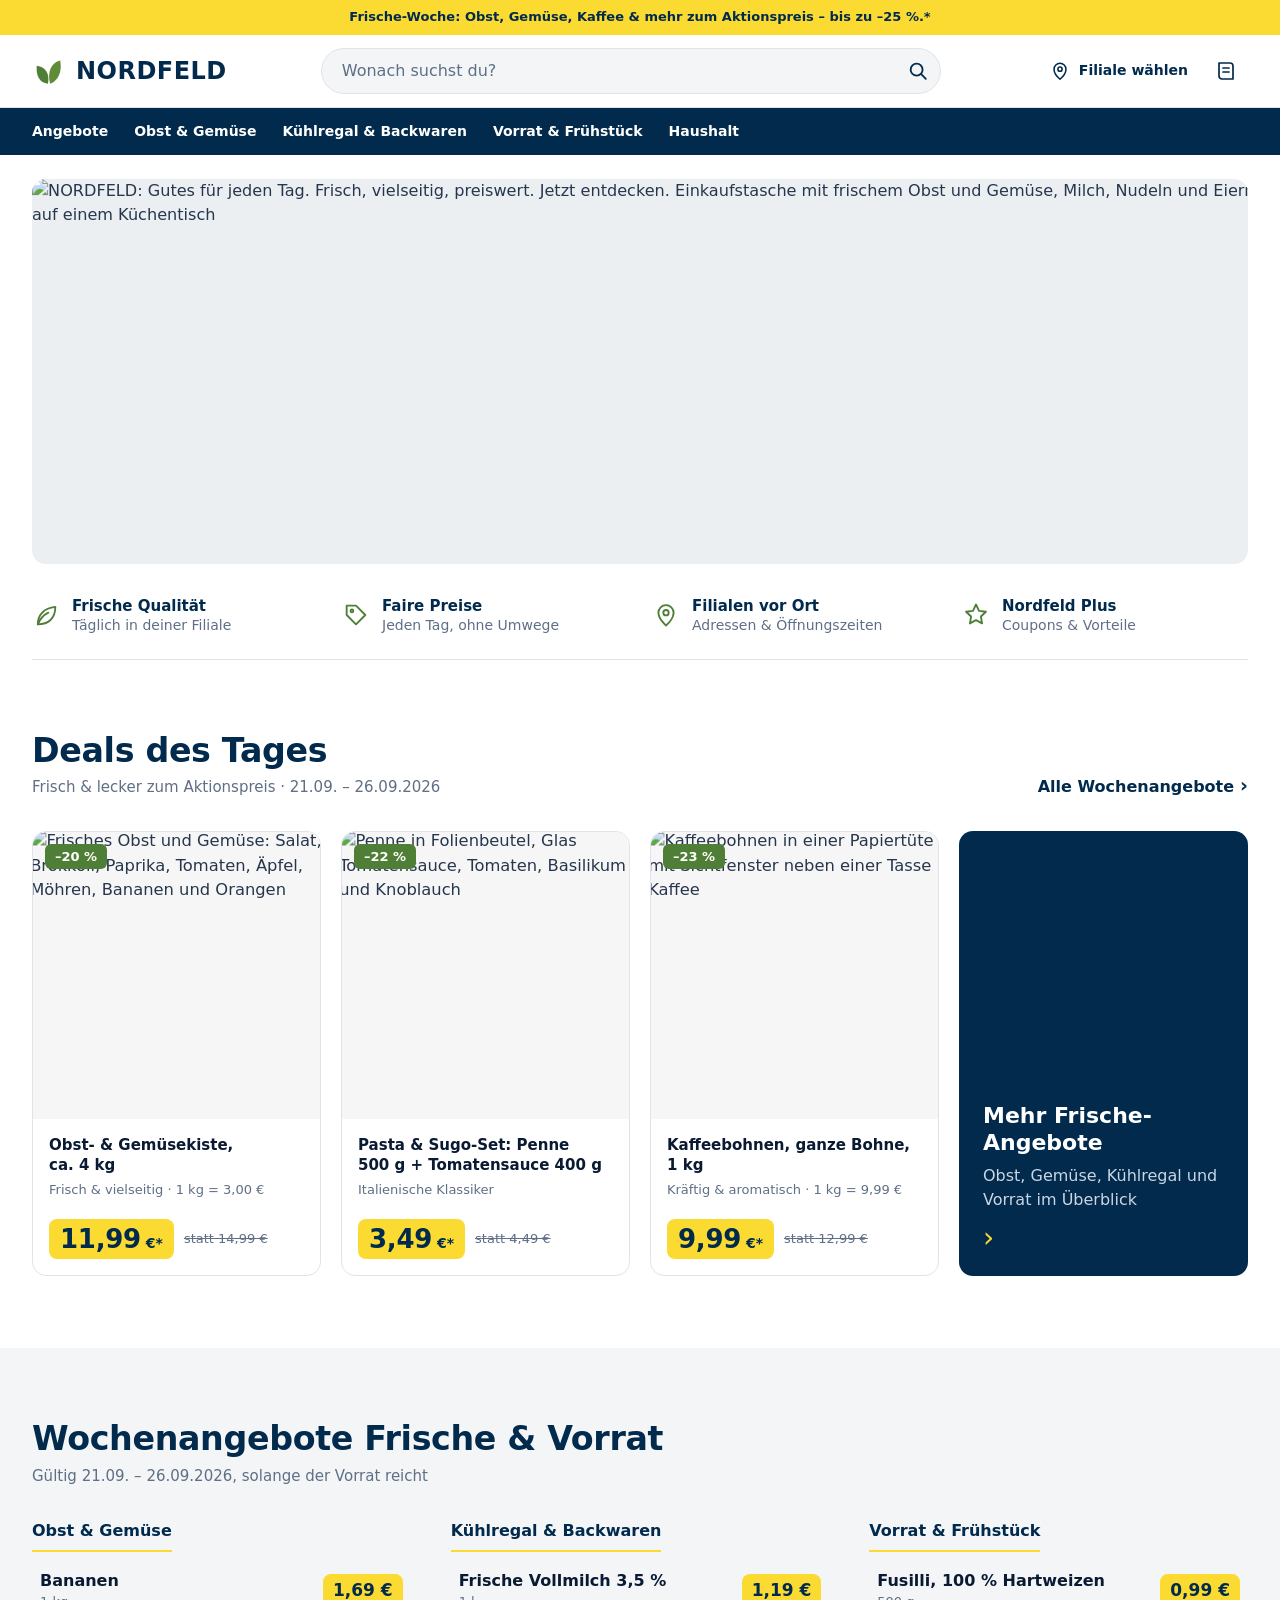
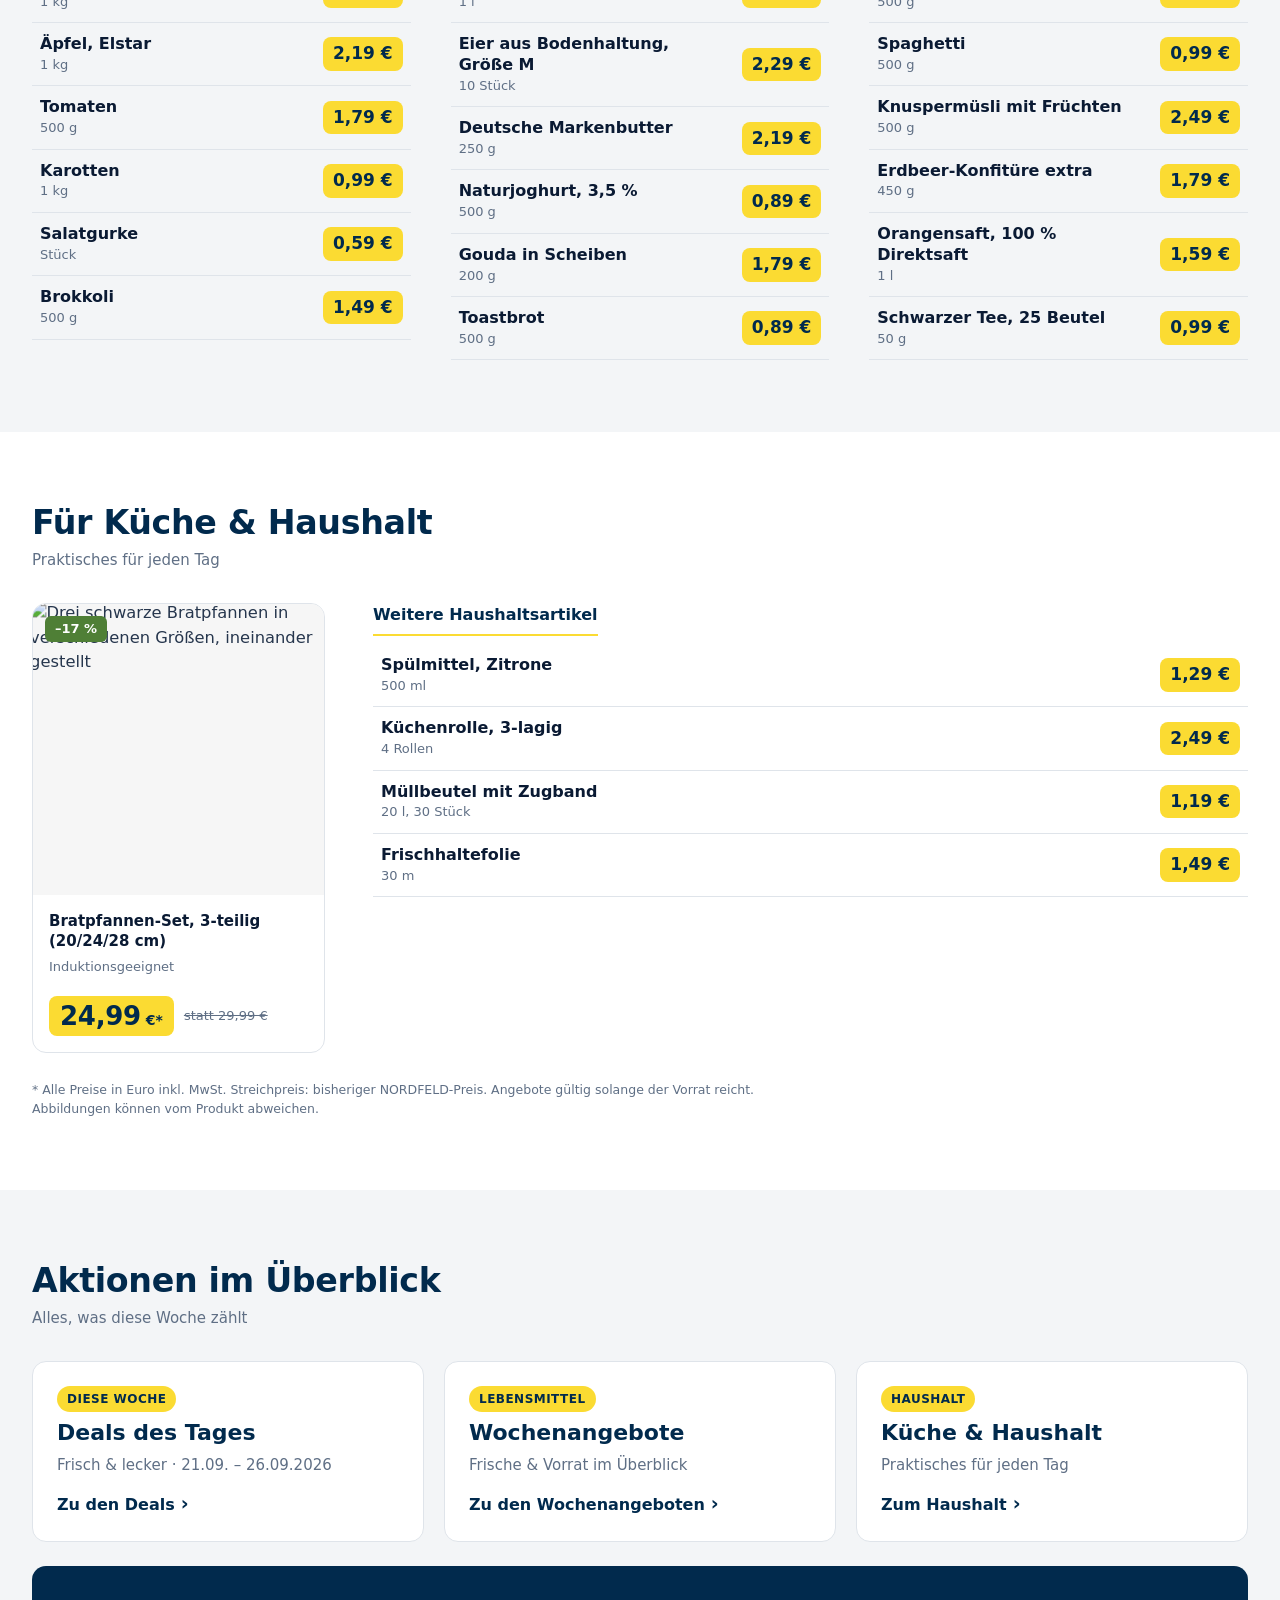
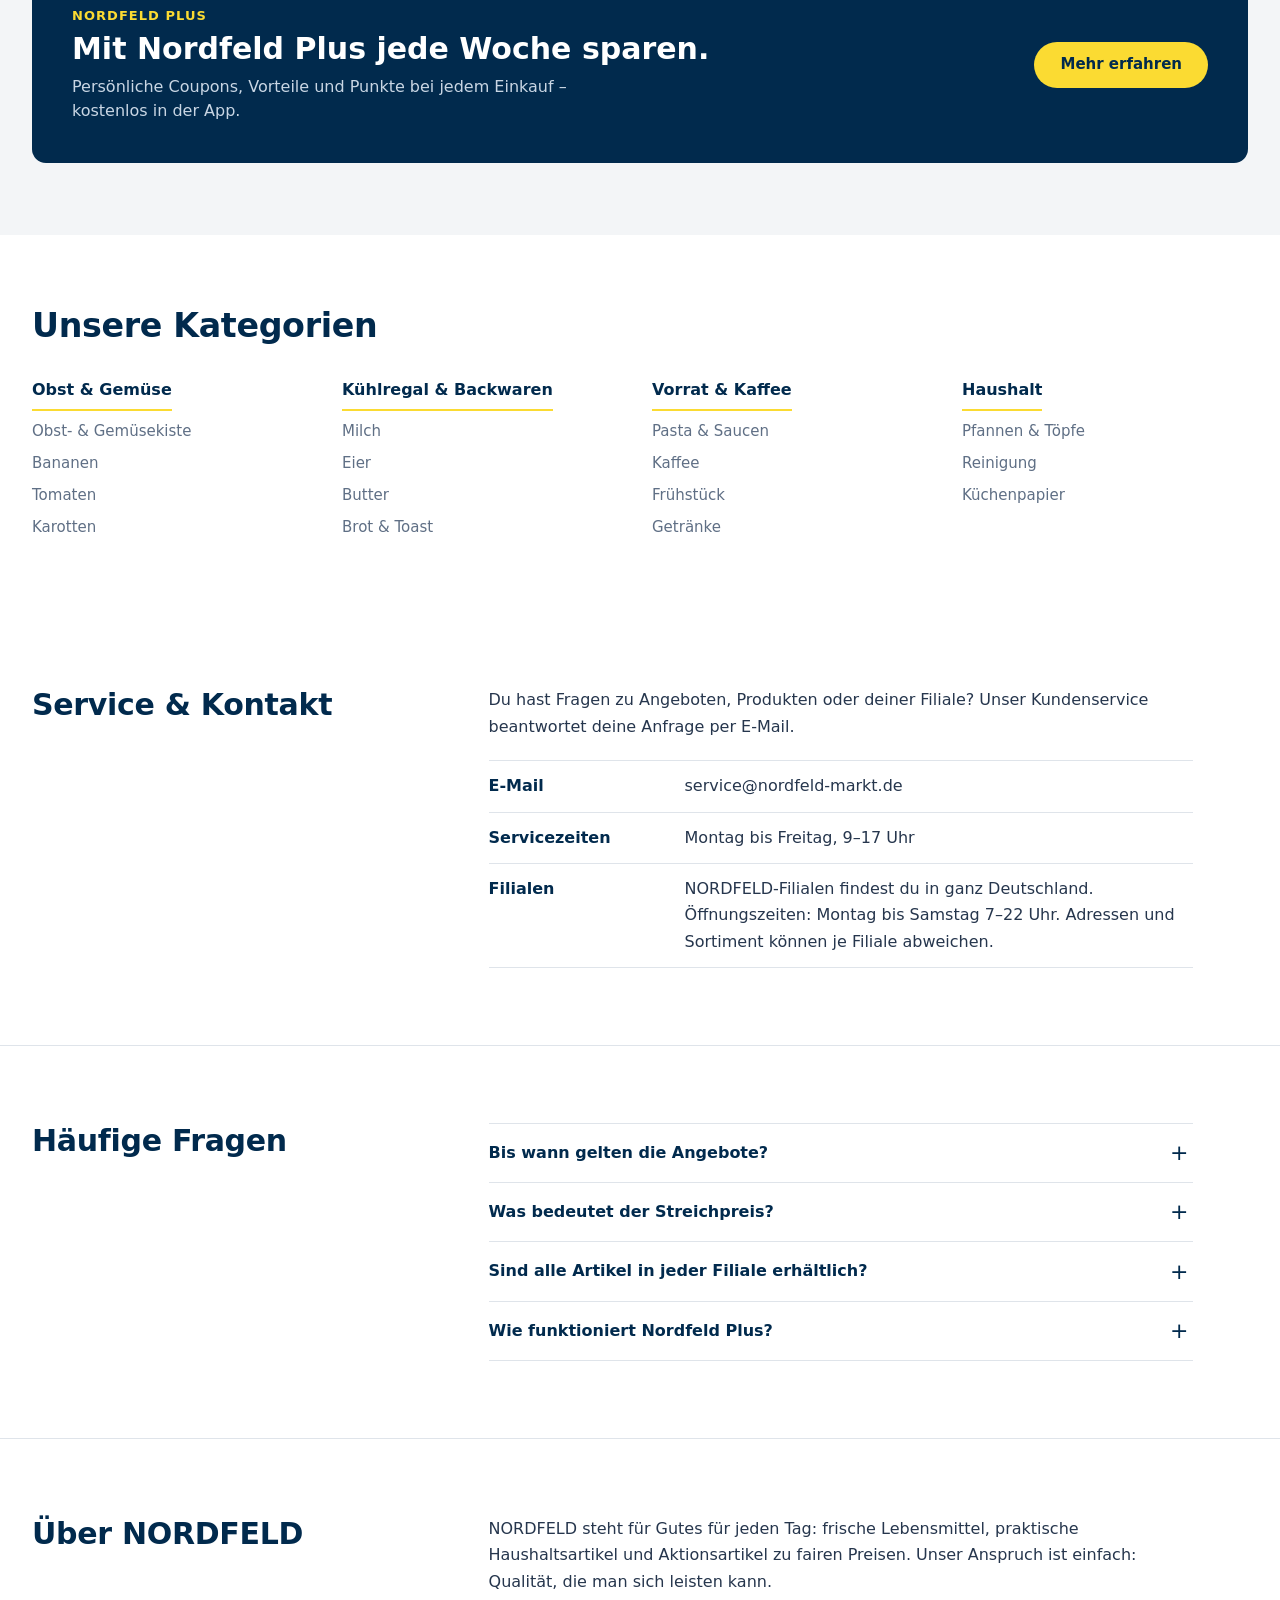
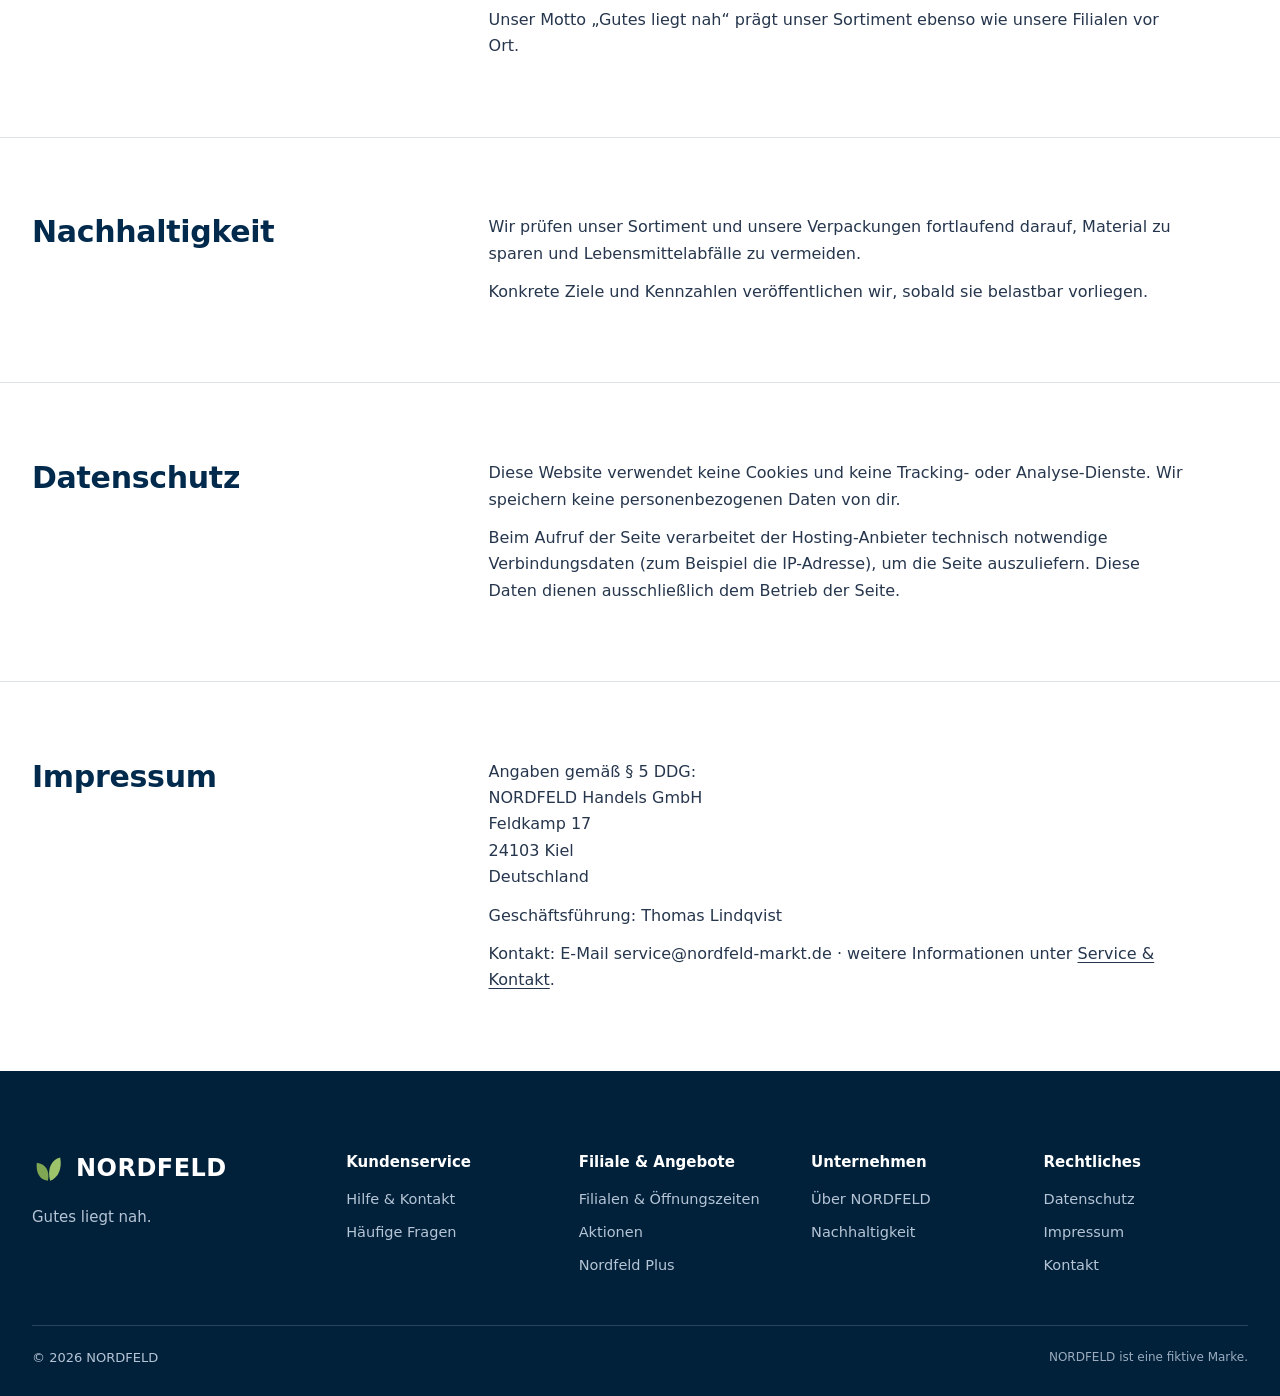
==== ki-labels/nordfeld-site/index.html @ e55d05a2 "Neue Stimuli: gemeinsamer Code, Label 2 % der Bildfläche, Timer, iframe-Modus - shared/: Bedingung (" ====
<!DOCTYPE html>
<html lang="de">
<head>
  <meta charset="utf-8">
  <meta name="viewport" content="width=device-width, initial-scale=1">
  <title>NORDFELD – Gutes für jeden Tag | Angebote der Woche</title>
  <meta name="description" content="NORDFELD: frische Lebensmittel, Vielfalt und faire Preise. Entdecke die Deals des Tages, aktuelle Wochenangebote und die Aktionsware der Woche.">
  <meta name="theme-color" content="#012a4d">
  <meta name="robots" content="noindex, nofollow">
  <link rel="icon" type="image/svg+xml" href="favicon.svg">
  <link rel="stylesheet" href="css/styles.css">
  <link rel="stylesheet" href="../shared/label.css">

  <!-- Gemeinsamer Studien-Code für alle Seiten (identisch in beiden Versionen):
       Bedingung aus ?label=1|0, Bild-Komponente mit KI-Label, 90-Sekunden-Timer.
       Synchron geladen, damit das Label im selben Frame wie das Bild erscheint. -->
  <script src="../shared/condition.js"></script>
  <script src="../shared/experimental-image.js"></script>
  <script src="../shared/session.js"></script>
</head>
<body>
  <a class="skip-link" href="#main">Zum Inhalt springen</a>

  <!-- A. INFOLEISTE -->
  <div class="topbar">
    <p>Frische-Woche: Obst, Gemüse, Kaffee &amp; mehr zum Aktionspreis – bis zu –25&nbsp;%.*</p>
  </div>

  <!-- B. HEADER -->
  <header class="site-header" id="site-header">
    <div class="site-header__inner">
      <a class="brand" href="#top" aria-label="NORDFELD – zum Seitenanfang">
        <svg class="brand__mark" viewBox="0 0 32 32" width="34" height="34" aria-hidden="true">
          <path d="M15 28C7 27 3.5 20 4.5 11c8 1 12.500 7 10.500 17z" fill="#4f7f36"/>
          <path d="M17 28c8-3 11.500-12 9.500-22-8 2-12.500 10-9.500 22z" fill="#618c37"/>
        </svg>
        <span class="brand__name">NORDFELD</span>
      </a>

      <form class="search" role="search">
        <label class="visually-hidden" for="search-input">Suche</label>
        <input class="search__input" id="search-input" type="search" placeholder="Wonach suchst du?" autocomplete="off">
        <p class="search__msg" id="search-msg" role="status" hidden></p>
        <button class="search__btn" type="submit" aria-label="Suchen">
          <svg viewBox="0 0 24 24" width="22" height="22" fill="none" stroke="currentColor" stroke-width="2" stroke-linecap="round" aria-hidden="true"><circle cx="10.500" cy="10.500" r="6.500"/><path d="m15.500 15.500 5 5"/></svg>
        </button>
      </form>

      <div class="site-header__actions">
        <a class="icon-btn icon-btn--text" href="#service">
          <svg viewBox="0 0 24 24" width="22" height="22" fill="none" stroke="currentColor" stroke-width="1.700" stroke-linecap="round" stroke-linejoin="round" aria-hidden="true"><path d="M12 21s-6.500-5.700-6.500-11a6.500 6.500 0 0 1 13 0c0 5.300-6.500 11-6.500 11z"/><circle cx="12" cy="10" r="2.300"/></svg>
          <span>Filiale wählen</span>
        </a>
        <a class="icon-btn" href="#aktionen" aria-label="Aktionen im Überblick">
          <svg viewBox="0 0 24 24" width="24" height="24" fill="none" stroke="currentColor" stroke-width="1.700" stroke-linecap="round" stroke-linejoin="round" aria-hidden="true"><path d="M5 4h11a3 3 0 0 1 3 3v13H8a3 3 0 0 1-3-3z"/><path d="M9 9h6M9 13h6"/></svg>
        </a>
      </div>
    </div>
  </header>

  <nav class="catnav" aria-label="Kategorien">
    <ul class="catnav__list">
      <li><a href="#angebote">Angebote</a></li>
      <li><a href="#kat-obst">Obst &amp; Gemüse</a></li>
      <li><a href="#kat-kuehlregal">Kühlregal &amp; Backwaren</a></li>
      <li><a href="#kat-vorrat">Vorrat &amp; Frühstück</a></li>
      <li><a href="#haushalt">Haushalt</a></li>
    </ul>
  </nav>

  <main id="main">

    <!-- C. HERO-BANNER (Text und Button sind Teil des Bildes) -->
    <section class="hero" id="top" aria-label="Aktuelles Angebot">
      <div class="container">
        <a class="banner banner--hero" href="#angebote">
          <experimental-image class="xi xi--hero">
            <img src="images/nordfeld/hero_weekly.png" width="1536" height="486"
                 alt="NORDFELD: Gutes für jeden Tag. Frisch, vielseitig, preiswert. Jetzt entdecken. Einkaufstasche mit frischem Obst und Gemüse, Milch, Nudeln und Eiern auf einem Küchentisch"
                 fetchpriority="high" decoding="async">
          </experimental-image>
        </a>
      </div>
    </section>

    <!-- D. VORTEILE -->
    <section class="usp" aria-label="Deine Vorteile">
      <div class="container">
        <ul class="usp__list">
          <li>
            <svg viewBox="0 0 24 24" width="28" height="28" fill="none" stroke="currentColor" stroke-width="1.600" stroke-linecap="round" stroke-linejoin="round" aria-hidden="true"><path d="M5 20c0-8 5-14 15-15 0 10-6 15-15 15z"/><path d="M5 20c2-5 5-8 9-10"/></svg>
            <span><strong>Frische Qualität</strong>Täglich in deiner Filiale</span>
          </li>
          <li>
            <svg viewBox="0 0 24 24" width="28" height="28" fill="none" stroke="currentColor" stroke-width="1.600" stroke-linecap="round" stroke-linejoin="round" aria-hidden="true"><path d="M20 12 12 20 4 12V4h8z"/><circle cx="8.500" cy="8.500" r="1.200"/></svg>
            <span><strong>Faire Preise</strong>Jeden Tag, ohne Umwege</span>
          </li>
          <li>
            <svg viewBox="0 0 24 24" width="28" height="28" fill="none" stroke="currentColor" stroke-width="1.600" stroke-linecap="round" stroke-linejoin="round" aria-hidden="true"><path d="M12 21s-6.500-5.700-6.500-11a6.500 6.500 0 0 1 13 0c0 5.300-6.500 11-6.500 11z"/><circle cx="12" cy="10" r="2.300"/></svg>
            <span><strong>Filialen vor Ort</strong>Adressen &amp; Öffnungszeiten</span>
          </li>
          <li>
            <svg viewBox="0 0 24 24" width="28" height="28" fill="none" stroke="currentColor" stroke-width="1.600" stroke-linecap="round" stroke-linejoin="round" aria-hidden="true"><path d="M12 3l2.600 5.400 5.900.8-4.300 4.100 1 5.900L12 16.400 6.800 19.200l1-5.900L3.500 9.200l5.900-.8z"/></svg>
            <span><strong>Nordfeld Plus</strong>Coupons &amp; Vorteile</span>
          </li>
        </ul>
      </div>
    </section>

    <!-- E. DEALS DES TAGES (Lebensmittel) -->
    <section class="section" id="angebote" aria-labelledby="deals-title">
      <div class="container">
        <div class="section-head reveal">
          <div>
            <h2 class="h2" id="deals-title">Deals des Tages</h2>
            <p class="section-head__sub">Frisch &amp; lecker zum Aktionspreis · 21.09. – 26.09.2026</p>
          </div>
          <a class="more" href="#wochenangebote">Alle Wochenangebote</a>
        </div>

        <ul class="products products--deals">
          <li>
            <article class="card" id="produkt-fresh">
              <div class="card__media">
                <experimental-image class="xi xi--product">
                  <img src="images/nordfeld/product_fresh_produce.png" width="360" height="360"
                       alt="Frisches Obst und Gemüse: Salat, Brokkoli, Paprika, Tomaten, Äpfel, Möhren, Bananen und Orangen"
                       loading="lazy" decoding="async">
                </experimental-image>
                <span class="badge">–20&nbsp;%</span>
              </div>
              <div class="card__body">
                <h3 class="card__title">Obst- &amp; Gemüsekiste, ca.&nbsp;4&nbsp;kg</h3>
                <p class="card__desc">Frisch &amp; vielseitig · 1&nbsp;kg = 3,00&nbsp;€</p>
                <div class="card__foot">
                  <span class="price">11,99<small>&nbsp;€*</small></span>
                  <span class="price-old">statt 14,99&nbsp;€</span>
                </div>
              </div>
            </article>
          </li>
          <li>
            <article class="card" id="produkt-pasta">
              <div class="card__media">
                <experimental-image class="xi xi--product">
                  <img src="images/nordfeld/product_italian_pantry.png" width="358" height="360"
                       alt="Penne in Folienbeutel, Glas Tomatensauce, Tomaten, Basilikum und Knoblauch"
                       loading="lazy" decoding="async">
                </experimental-image>
                <span class="badge">–22&nbsp;%</span>
              </div>
              <div class="card__body">
                <h3 class="card__title">Pasta &amp; Sugo-Set: Penne 500&nbsp;g + Tomatensauce 400&nbsp;g</h3>
                <p class="card__desc">Italienische Klassiker</p>
                <div class="card__foot">
                  <span class="price">3,49<small>&nbsp;€*</small></span>
                  <span class="price-old">statt 4,49&nbsp;€</span>
                </div>
              </div>
            </article>
          </li>
          <li>
            <article class="card" id="produkt-coffee">
              <div class="card__media">
                <experimental-image class="xi xi--product">
                  <img src="images/nordfeld/product_coffee.png" width="358" height="360"
                       alt="Kaffeebohnen in einer Papiertüte mit Sichtfenster neben einer Tasse Kaffee"
                       loading="lazy" decoding="async">
                </experimental-image>
                <span class="badge">–23&nbsp;%</span>
              </div>
              <div class="card__body">
                <h3 class="card__title">Kaffeebohnen, ganze Bohne, 1&nbsp;kg</h3>
                <p class="card__desc">Kräftig &amp; aromatisch · 1&nbsp;kg = 9,99&nbsp;€</p>
                <div class="card__foot">
                  <span class="price">9,99<small>&nbsp;€*</small></span>
                  <span class="price-old">statt 12,99&nbsp;€</span>
                </div>
              </div>
            </article>
          </li>
          <li>
            <a class="promo-tile" href="#wochenangebote">
              <strong>Mehr Frische-Angebote</strong>
              <span>Obst, Gemüse, Kühlregal und Vorrat im Überblick</span>
            </a>
          </li>
        </ul>
      </div>
    </section>

    <!-- F. WOCHENANGEBOTE (Preisliste Lebensmittel, ohne Bilder) -->
    <section class="section section--grey" id="wochenangebote" aria-labelledby="week-title">
      <div class="container">
        <div class="section-head reveal">
          <div>
            <h2 class="h2" id="week-title">Wochenangebote Frische &amp; Vorrat</h2>
            <p class="section-head__sub">Gültig 21.09. – 26.09.2026, solange der Vorrat reicht</p>
          </div>
        </div>

        <div class="pricegrid">
          <div class="pricegroup reveal" id="kat-obst">
            <h3 class="h4">Obst &amp; Gemüse</h3>
            <ul class="pricelist">
              <li id="angebot-bananen">
                <span class="pl__name">Bananen</span>
                <span class="pl__unit">1&nbsp;kg</span>
                <span class="pl__price">1,69&nbsp;€</span>
              </li>
              <li id="angebot-aepfel">
                <span class="pl__name">Äpfel, Elstar</span>
                <span class="pl__unit">1&nbsp;kg</span>
                <span class="pl__price">2,19&nbsp;€</span>
              </li>
              <li id="angebot-tomaten">
                <span class="pl__name">Tomaten</span>
                <span class="pl__unit">500&nbsp;g</span>
                <span class="pl__price">1,79&nbsp;€</span>
              </li>
              <li id="angebot-karotten">
                <span class="pl__name">Karotten</span>
                <span class="pl__unit">1&nbsp;kg</span>
                <span class="pl__price">0,99&nbsp;€</span>
              </li>
              <li id="angebot-gurke">
                <span class="pl__name">Salatgurke</span>
                <span class="pl__unit">Stück</span>
                <span class="pl__price">0,59&nbsp;€</span>
              </li>
              <li id="angebot-brokkoli">
                <span class="pl__name">Brokkoli</span>
                <span class="pl__unit">500&nbsp;g</span>
                <span class="pl__price">1,49&nbsp;€</span>
              </li>
            </ul>
          </div>
          <div class="pricegroup reveal" id="kat-kuehlregal">
            <h3 class="h4">Kühlregal &amp; Backwaren</h3>
            <ul class="pricelist">
              <li id="angebot-milch">
                <span class="pl__name">Frische Vollmilch 3,5&nbsp;%</span>
                <span class="pl__unit">1&nbsp;l</span>
                <span class="pl__price">1,19&nbsp;€</span>
              </li>
              <li id="angebot-eier">
                <span class="pl__name">Eier aus Bodenhaltung, Größe M</span>
                <span class="pl__unit">10&nbsp;Stück</span>
                <span class="pl__price">2,29&nbsp;€</span>
              </li>
              <li id="angebot-butter">
                <span class="pl__name">Deutsche Markenbutter</span>
                <span class="pl__unit">250&nbsp;g</span>
                <span class="pl__price">2,19&nbsp;€</span>
              </li>
              <li id="angebot-joghurt">
                <span class="pl__name">Naturjoghurt, 3,5&nbsp;%</span>
                <span class="pl__unit">500&nbsp;g</span>
                <span class="pl__price">0,89&nbsp;€</span>
              </li>
              <li id="angebot-kaese">
                <span class="pl__name">Gouda in Scheiben</span>
                <span class="pl__unit">200&nbsp;g</span>
                <span class="pl__price">1,79&nbsp;€</span>
              </li>
              <li id="angebot-brot">
                <span class="pl__name">Toastbrot</span>
                <span class="pl__unit">500&nbsp;g</span>
                <span class="pl__price">0,89&nbsp;€</span>
              </li>
            </ul>
          </div>
          <div class="pricegroup reveal" id="kat-vorrat">
            <h3 class="h4">Vorrat &amp; Frühstück</h3>
            <ul class="pricelist">
              <li id="angebot-fusilli">
                <span class="pl__name">Fusilli, 100&nbsp;% Hartweizen</span>
                <span class="pl__unit">500&nbsp;g</span>
                <span class="pl__price">0,99&nbsp;€</span>
              </li>
              <li id="angebot-spaghetti">
                <span class="pl__name">Spaghetti</span>
                <span class="pl__unit">500&nbsp;g</span>
                <span class="pl__price">0,99&nbsp;€</span>
              </li>
              <li id="angebot-muesli">
                <span class="pl__name">Knuspermüsli mit Früchten</span>
                <span class="pl__unit">500&nbsp;g</span>
                <span class="pl__price">2,49&nbsp;€</span>
              </li>
              <li id="angebot-konfituere">
                <span class="pl__name">Erdbeer-Konfitüre extra</span>
                <span class="pl__unit">450&nbsp;g</span>
                <span class="pl__price">1,79&nbsp;€</span>
              </li>
              <li id="angebot-saft">
                <span class="pl__name">Orangensaft, 100&nbsp;% Direktsaft</span>
                <span class="pl__unit">1&nbsp;l</span>
                <span class="pl__price">1,59&nbsp;€</span>
              </li>
              <li id="angebot-tee">
                <span class="pl__name">Schwarzer Tee, 25 Beutel</span>
                <span class="pl__unit">50&nbsp;g</span>
                <span class="pl__price">0,99&nbsp;€</span>
              </li>
            </ul>
          </div>
        </div>
      </div>
    </section>

    <!-- G. HAUSHALT (kleine Non-Food-Ergänzung) -->
    <section class="section" id="haushalt" aria-labelledby="home-title">
      <div class="container">
        <div class="section-head reveal">
          <div>
            <h2 class="h2" id="home-title">Für Küche &amp; Haushalt</h2>
            <p class="section-head__sub">Praktisches für jeden Tag</p>
          </div>
        </div>

        <div class="haushalt">
          <ul class="products products--single">
          <li>
            <article class="card" id="produkt-pans">
              <div class="card__media">
                <experimental-image class="xi xi--product">
                  <img src="images/nordfeld/product_frying_pans.png" width="358" height="360"
                       alt="Drei schwarze Bratpfannen in verschiedenen Größen, ineinander gestellt"
                       loading="lazy" decoding="async">
                </experimental-image>
                <span class="badge">–17&nbsp;%</span>
              </div>
              <div class="card__body">
                <h3 class="card__title">Bratpfannen-Set, 3-teilig (20/24/28&nbsp;cm)</h3>
                <p class="card__desc">Induktionsgeeignet</p>
                <div class="card__foot">
                  <span class="price">24,99<small>&nbsp;€*</small></span>
                  <span class="price-old">statt 29,99&nbsp;€</span>
                </div>
              </div>
            </article>
          </li>
          </ul>
          <div class="pricegroup reveal" id="kat-haushalt">
            <h3 class="h4">Weitere Haushaltsartikel</h3>
            <ul class="pricelist">
              <li id="haushalt-spuelmittel">
                <span class="pl__name">Spülmittel, Zitrone</span>
                <span class="pl__unit">500&nbsp;ml</span>
                <span class="pl__price">1,29&nbsp;€</span>
              </li>
              <li id="haushalt-kuechenrolle">
                <span class="pl__name">Küchenrolle, 3-lagig</span>
                <span class="pl__unit">4&nbsp;Rollen</span>
                <span class="pl__price">2,49&nbsp;€</span>
              </li>
              <li id="haushalt-muellbeutel">
                <span class="pl__name">Müllbeutel mit Zugband</span>
                <span class="pl__unit">20&nbsp;l, 30&nbsp;Stück</span>
                <span class="pl__price">1,19&nbsp;€</span>
              </li>
              <li id="haushalt-folie">
                <span class="pl__name">Frischhaltefolie</span>
                <span class="pl__unit">30&nbsp;m</span>
                <span class="pl__price">1,49&nbsp;€</span>
              </li>
            </ul>
          </div>
        </div>

        <p class="fineprint">* Alle Preise in Euro inkl. MwSt. Streichpreis: bisheriger NORDFELD-Preis. Angebote gültig solange der Vorrat reicht. Abbildungen können vom Produkt abweichen.</p>
      </div>
    </section>

    <!-- H. AKTIONEN + NORDFELD PLUS -->
    <section class="section section--grey" id="aktionen" aria-labelledby="flyer-title">
      <div class="container">
        <div class="section-head reveal">
          <div>
            <h2 class="h2" id="flyer-title">Aktionen im Überblick</h2>
            <p class="section-head__sub">Alles, was diese Woche zählt</p>
          </div>
        </div>

        <ul class="flyers">
          <li class="flyer reveal">
            <span class="flyer__tag">Diese Woche</span>
            <h3 class="h3">Deals des Tages</h3>
            <p class="flyer__date">Frisch &amp; lecker · 21.09. – 26.09.2026</p>
            <a class="more" href="#angebote">Zu den Deals</a>
          </li>
          <li class="flyer reveal">
            <span class="flyer__tag">Lebensmittel</span>
            <h3 class="h3">Wochenangebote</h3>
            <p class="flyer__date">Frische &amp; Vorrat im Überblick</p>
            <a class="more" href="#wochenangebote">Zu den Wochenangeboten</a>
          </li>
          <li class="flyer reveal">
            <span class="flyer__tag">Haushalt</span>
            <h3 class="h3">Küche &amp; Haushalt</h3>
            <p class="flyer__date">Praktisches für jeden Tag</p>
            <a class="more" href="#haushalt">Zum Haushalt</a>
          </li>
        </ul>

        <div class="plus reveal" id="plus">
          <div>
            <p class="plus__eyebrow">Nordfeld Plus</p>
            <h3 class="plus__title">Mit Nordfeld Plus jede Woche sparen.</h3>
            <p class="plus__text">Persönliche Coupons, Vorteile und Punkte bei jedem Einkauf – kostenlos in der App.</p>
          </div>
          <a class="btn btn--yellow" href="#angebote">Mehr erfahren</a>
        </div>
      </div>
    </section>

    <!-- I. KATEGORIEN -->
    <section class="section" id="kategorien" aria-labelledby="cats-title">
      <div class="container">
        <div class="section-head reveal">
          <h2 class="h2" id="cats-title">Unsere Kategorien</h2>
        </div>

        <div class="catlinks">
          <div class="catlinks__col reveal">
            <h3 class="h4">Obst &amp; Gemüse</h3>
            <ul>
              <li><a href="#produkt-fresh">Obst- &amp; Gemüsekiste</a></li>
              <li><a href="#angebot-bananen">Bananen</a></li>
              <li><a href="#angebot-tomaten">Tomaten</a></li>
              <li><a href="#angebot-karotten">Karotten</a></li>
            </ul>
          </div>
          <div class="catlinks__col reveal">
            <h3 class="h4">Kühlregal &amp; Backwaren</h3>
            <ul>
              <li><a href="#angebot-milch">Milch</a></li>
              <li><a href="#angebot-eier">Eier</a></li>
              <li><a href="#angebot-butter">Butter</a></li>
              <li><a href="#angebot-brot">Brot &amp; Toast</a></li>
            </ul>
          </div>
          <div class="catlinks__col reveal">
            <h3 class="h4">Vorrat &amp; Kaffee</h3>
            <ul>
              <li><a href="#produkt-pasta">Pasta &amp; Saucen</a></li>
              <li><a href="#produkt-coffee">Kaffee</a></li>
              <li><a href="#angebot-muesli">Frühstück</a></li>
              <li><a href="#angebot-saft">Getränke</a></li>
            </ul>
          </div>
          <div class="catlinks__col reveal">
            <h3 class="h4">Haushalt</h3>
            <ul>
              <li><a href="#produkt-pans">Pfannen &amp; Töpfe</a></li>
              <li><a href="#haushalt-spuelmittel">Reinigung</a></li>
              <li><a href="#haushalt-kuechenrolle">Küchenpapier</a></li>
            </ul>
          </div>
        </div>
      </div>
    </section>

    <!-- INFO-BEREICH (Service, Fragen, Unternehmen, Rechtliches) -->
    <div class="info-area">
    <section class="info-block" id="service" aria-labelledby="service-title">
      <div class="container info-block__grid">
        <h2 class="info-block__title" id="service-title">Service &amp; Kontakt</h2>
        <div class="info-block__body">
          <p>Du hast Fragen zu Angeboten, Produkten oder deiner Filiale? Unser Kundenservice beantwortet deine Anfrage per E-Mail.</p>
          <dl class="info-list">
            <div><dt>E-Mail</dt><dd>service@nordfeld-markt.de</dd></div>
            <div><dt>Servicezeiten</dt><dd>Montag bis Freitag, 9–17 Uhr</dd></div>
            <div><dt>Filialen</dt><dd>NORDFELD-Filialen findest du in ganz Deutschland. Öffnungszeiten: Montag bis Samstag 7–22 Uhr. Adressen und Sortiment können je Filiale abweichen.</dd></div>
          </dl>
        </div>
      </div>
    </section>

    <section class="info-block" id="faq" aria-labelledby="faq-title">
      <div class="container info-block__grid">
        <h2 class="info-block__title" id="faq-title">Häufige Fragen</h2>
        <div class="info-block__body">
          <div class="faq">
            <details>
              <summary>Bis wann gelten die Angebote?</summary>
              <p>Die Deals des Tages gelten vom 21.09. bis 26.09.2026, solange der Vorrat reicht.</p>
            </details>
            <details>
              <summary>Was bedeutet der Streichpreis?</summary>
              <p>Der Streichpreis ist der bisherige NORDFELD-Preis des Artikels. Alle Preise verstehen sich in Euro inklusive Mehrwertsteuer.</p>
            </details>
            <details>
              <summary>Sind alle Artikel in jeder Filiale erhältlich?</summary>
              <p>Das Sortiment kann je Filiale abweichen. Aktionsartikel sind nur solange der Vorrat reicht verfügbar.</p>
            </details>
            <details>
              <summary>Wie funktioniert Nordfeld Plus?</summary>
              <p>Mit Nordfeld Plus sammelst du in der App Punkte und erhältst persönliche Coupons für deinen nächsten Einkauf.</p>
            </details>
          </div>
        </div>
      </div>
    </section>

    <section class="info-block" id="ueber-uns" aria-labelledby="ueber-uns-title">
      <div class="container info-block__grid">
        <h2 class="info-block__title" id="ueber-uns-title">Über NORDFELD</h2>
        <div class="info-block__body">
          <p>NORDFELD steht für Gutes für jeden Tag: frische Lebensmittel, praktische Haushaltsartikel und Aktionsartikel zu fairen Preisen. Unser Anspruch ist einfach: Qualität, die man sich leisten kann.</p>
          <p>Unser Motto „Gutes liegt nah“ prägt unser Sortiment ebenso wie unsere Filialen vor Ort.</p>
        </div>
      </div>
    </section>

    <section class="info-block" id="nachhaltigkeit" aria-labelledby="nachhaltigkeit-title">
      <div class="container info-block__grid">
        <h2 class="info-block__title" id="nachhaltigkeit-title">Nachhaltigkeit</h2>
        <div class="info-block__body">
          <p>Wir prüfen unser Sortiment und unsere Verpackungen fortlaufend darauf, Material zu sparen und Lebensmittelabfälle zu vermeiden.</p>
          <p>Konkrete Ziele und Kennzahlen veröffentlichen wir, sobald sie belastbar vorliegen.</p>
        </div>
      </div>
    </section>

    <section class="info-block" id="datenschutz" aria-labelledby="datenschutz-title">
      <div class="container info-block__grid">
        <h2 class="info-block__title" id="datenschutz-title">Datenschutz</h2>
        <div class="info-block__body">
          <p>Diese Website verwendet keine Cookies und keine Tracking- oder Analyse-Dienste. Wir speichern keine personenbezogenen Daten von dir.</p>
          <p>Beim Aufruf der Seite verarbeitet der Hosting-Anbieter technisch notwendige Verbindungsdaten (zum Beispiel die IP-Adresse), um die Seite auszuliefern. Diese Daten dienen ausschließlich dem Betrieb der Seite.</p>
        </div>
      </div>
    </section>

    <section class="info-block" id="impressum" aria-labelledby="impressum-title">
      <div class="container info-block__grid">
        <h2 class="info-block__title" id="impressum-title">Impressum</h2>
        <div class="info-block__body">
          <p>Angaben gemäß § 5 DDG:<br>NORDFELD Handels GmbH<br>Feldkamp 17<br>24103 Kiel<br>Deutschland</p>
          <p>Geschäftsführung: Thomas Lindqvist</p>
          <p>Kontakt: E-Mail service@nordfeld-markt.de · weitere Informationen unter <a href="#service">Service &amp; Kontakt</a>.</p>
        </div>
      </div>
    </section>
    </div>
  </main>

  <!-- J. FOOTER -->
  <footer class="site-footer">
    <div class="container">
      <div class="footer__grid">
        <div class="footer__brand">
          <a class="brand brand--footer" href="#top" aria-label="NORDFELD – zum Seitenanfang">
            <svg class="brand__mark" viewBox="0 0 32 32" width="34" height="34" aria-hidden="true">
              <path d="M15 28C7 27 3.500 20 4.500 11c8 1 12.500 7 10.500 17z" fill="#7fa653"/>
              <path d="M17 28c8-3 11.500-12 9.500-22-8 2-12.500 10-9.500 22z" fill="#9dc46a"/>
            </svg>
            <span class="brand__name">NORDFELD</span>
          </a>
          <p class="footer__claim">Gutes liegt nah.</p>
        </div>

        <nav class="footer__col" aria-labelledby="f-service">
          <h2 class="footer__title" id="f-service">Kundenservice</h2>
          <ul>
            <li><a href="#service">Hilfe &amp; Kontakt</a></li>
            <li><a href="#faq">Häufige Fragen</a></li>
          </ul>
        </nav>

        <nav class="footer__col" aria-labelledby="f-filiale">
          <h2 class="footer__title" id="f-filiale">Filiale &amp; Angebote</h2>
          <ul>
            <li><a href="#service">Filialen &amp; Öffnungszeiten</a></li>
            <li><a href="#aktionen">Aktionen</a></li>
            <li><a href="#plus">Nordfeld Plus</a></li>
          </ul>
        </nav>

        <nav class="footer__col" aria-labelledby="f-unternehmen">
          <h2 class="footer__title" id="f-unternehmen">Unternehmen</h2>
          <ul>
            <li><a href="#ueber-uns">Über NORDFELD</a></li>
            <li><a href="#nachhaltigkeit">Nachhaltigkeit</a></li>
          </ul>
        </nav>

        <nav class="footer__col" aria-labelledby="f-recht">
          <h2 class="footer__title" id="f-recht">Rechtliches</h2>
          <ul>
            <li><a href="#datenschutz">Datenschutz</a></li>
            <li><a href="#impressum">Impressum</a></li>
            <li><a href="#service">Kontakt</a></li>
          </ul>
        </nav>
      </div>

      <div class="footer__bottom">
        <p>© 2026 NORDFELD</p>
        <p class="footer__note">NORDFELD ist eine fiktive Marke.</p>
      </div>
    </div>
  </footer>


  <script src="js/main.js" defer></script>
</body>
</html>
---- ki-labels/nordfeld-site/css/styles.css ----
/* ==========================================================================
   NORDFELD – Einzelhandel (Wochenangebote)
   Ein Stylesheet für beide Experimentalbedingungen. Es gibt keine
   bedingungsabhängigen Regeln. Das Label-Overlay steht in ../shared/label.css; sein
   Element existiert nur dann im DOM, wenn die Bedingung "ai" aktiv ist.
   ========================================================================== */

/* --------------------------------------------------------------------------
   1. Tokens
   -------------------------------------------------------------------------- */
:root {
  --navy: #012a4d;
  --navy-deep: #01203a;
  --ink: #0a1a33;
  --text: #26364d;
  --muted: #5f6f85;
  --line: #dfe4ea;
  --grey: #f3f5f7;
  --white: #ffffff;
  --yellow: #fbdb32;
  --yellow-dark: #f2cf1a;
  --green: #4f7f36;

  --font: system-ui, -apple-system, "Segoe UI", "Helvetica Neue", Roboto, Arial, sans-serif;

  --maxw: 1240px;
  --gutter: 32px;
  --radius: 14px;
  --header-h: 72px;
}

@media (max-width: 900px) {
  :root { --gutter: 24px; }
}
@media (max-width: 720px) {
  :root { --gutter: 16px; --radius: 12px; }
}

/* --------------------------------------------------------------------------
   2. Reset / Basis
   -------------------------------------------------------------------------- */
*, *::before, *::after { box-sizing: border-box; }

html {
  scroll-behavior: smooth;
  -webkit-text-size-adjust: 100%;
}

body {
  margin: 0;
  font-family: var(--font);
  font-size: 16px;
  line-height: 1.5;
  color: var(--text);
  background: var(--white);
  -webkit-font-smoothing: antialiased;
  -moz-osx-font-smoothing: grayscale;
}

img { display: block; max-width: 100%; }

h1, h2, h3, h4, p, ul, ol { margin: 0; padding: 0; }
ul, ol { list-style: none; }

a { color: inherit; }
button, input { font-family: inherit; }

:focus-visible {
  outline: 3px solid var(--navy);
  outline-offset: 2px;
}

section[id], footer[id] { scroll-margin-top: calc(var(--header-h) + 8px); }

.skip-link {
  position: absolute;
  left: 16px;
  top: -100px;
  z-index: 100;
  padding: 10px 16px;
  background: var(--navy);
  color: #fff;
  border-radius: 8px;
  text-decoration: none;
  font-size: 14px;
}
.skip-link:focus { top: 12px; }

.visually-hidden {
  position: absolute;
  width: 1px;
  height: 1px;
  margin: -1px;
  padding: 0;
  overflow: hidden;
  clip: rect(0 0 0 0);
  white-space: nowrap;
  border: 0;
}

.container {
  width: 100%;
  max-width: calc(var(--maxw) + var(--gutter) * 2);
  margin-inline: auto;
  padding-inline: var(--gutter);
}

/* --------------------------------------------------------------------------
   3. Typografie
   -------------------------------------------------------------------------- */
.h2 {
  font-size: clamp(24px, 2.6vw, 34px);
  line-height: 1.15;
  font-weight: 800;
  letter-spacing: -0.01em;
  color: var(--navy);
}
.h3 {
  font-size: 22px;
  line-height: 1.2;
  font-weight: 800;
  color: var(--navy);
}
.h4 {
  font-size: 16px;
  line-height: 1.3;
  font-weight: 800;
  color: var(--navy);
}

.more {
  font-weight: 700;
  color: var(--navy);
  text-decoration: none;
  white-space: nowrap;
}
.more::after { content: "›"; margin-left: 6px; font-size: 1.2em; line-height: 1; }
.more:hover { text-decoration: underline; }

/* --------------------------------------------------------------------------
   4. Buttons
   -------------------------------------------------------------------------- */
.btn {
  display: inline-flex;
  align-items: center;
  justify-content: center;
  min-height: 46px;
  padding: 0 24px;
  font-size: 15px;
  font-weight: 700;
  line-height: 1;
  white-space: nowrap;
  text-decoration: none;
  border: 2px solid transparent;
  border-radius: 999px;
  cursor: pointer;
  transition: background-color 0.2s ease, color 0.2s ease, border-color 0.2s ease;
}
.btn--primary { background: var(--navy); color: #fff; }
.btn--primary:hover { background: #001a33; }
.btn--outline { background: #fff; color: var(--navy); border-color: var(--navy); }
.btn--outline:hover { background: var(--navy); color: #fff; }
.btn--yellow { background: var(--yellow); color: var(--navy); }
.btn--yellow:hover { background: var(--yellow-dark); }
.btn--small { min-height: 40px; padding: 0 16px; font-size: 14px; }

/* --------------------------------------------------------------------------
   5. Infoleiste, Header, Kategorienavigation
   -------------------------------------------------------------------------- */
.topbar {
  background: var(--yellow);
  color: var(--navy);
  text-align: center;
  font-size: 13px;
  font-weight: 700;
  line-height: 1.3;
  padding: 9px 16px;
}

.site-header {
  position: sticky;
  top: 0;
  z-index: 50;
  background: var(--white);
  border-bottom: 1px solid var(--line);
  transition: box-shadow 0.25s ease;
}
.site-header.is-scrolled { box-shadow: 0 4px 16px rgba(1, 42, 77, 0.1); }

.site-header__inner {
  max-width: calc(var(--maxw) + var(--gutter) * 2);
  min-height: var(--header-h);
  margin-inline: auto;
  padding-inline: var(--gutter);
  display: grid;
  grid-template-columns: auto minmax(200px, 1fr) auto;
  grid-template-areas: "brand search actions";
  align-items: center;
  gap: 24px;
}

.brand {
  grid-area: brand;
  display: inline-flex;
  align-items: center;
  gap: 10px;
  color: var(--navy);
  text-decoration: none;
}
.brand__mark { flex: none; }
.brand__name {
  font-size: 24px;
  font-weight: 800;
  letter-spacing: 0.02em;
  line-height: 1;
}

.search {
  grid-area: search;
  position: relative;
  justify-self: center;
  width: 100%;
  max-width: 620px;
}
.search__input {
  width: 100%;
  height: 46px;
  padding: 0 52px 0 20px;
  font-size: 16px;
  color: var(--ink);
  background: var(--grey);
  border: 1px solid var(--line);
  border-radius: 999px;
  appearance: none;
  -webkit-appearance: none;
}
.search__input::placeholder { color: var(--muted); }
.search__input:focus { outline: 3px solid var(--navy); outline-offset: 1px; background: #fff; }
.search__btn {
  position: absolute;
  top: 3px;
  right: 3px;
  width: 40px;
  height: 40px;
  display: grid;
  place-items: center;
  padding: 0;
  color: var(--navy);
  background: transparent;
  border: 0;
  border-radius: 50%;
  cursor: pointer;
}
.search__btn:hover { background: var(--yellow); }

.site-header__actions {
  grid-area: actions;
  display: flex;
  align-items: center;
  gap: 2px;
}
.icon-btn {
  display: inline-flex;
  align-items: center;
  justify-content: center;
  gap: 8px;
  min-width: 44px;
  height: 44px;
  padding: 0;
  font-size: 14px;
  font-weight: 600;
  color: var(--navy);
  background: transparent;
  border: 0;
  border-radius: 999px;
  text-decoration: none;
  cursor: pointer;
  transition: background-color 0.2s ease;
}
.icon-btn:hover { background: var(--grey); }
.icon-btn--text { padding: 0 14px; }

.catnav { background: var(--navy); }
.catnav__list {
  display: flex;
  gap: 2px;
  max-width: calc(var(--maxw) + var(--gutter) * 2);
  margin-inline: auto;
  padding-inline: calc(var(--gutter) - 12px);
  overflow-x: auto;
  scrollbar-width: none;
}
.catnav__list::-webkit-scrollbar { display: none; }
.catnav a {
  display: block;
  padding: 13px 12px;
  font-size: 14px;
  font-weight: 600;
  color: #fff;
  text-decoration: none;
  white-space: nowrap;
  border-radius: 8px;
  transition: background-color 0.2s ease;
}
.catnav a:hover { background: rgba(255, 255, 255, 0.14); }
.catnav :focus-visible { outline-color: var(--yellow); }

@media (max-width: 900px) {
  .site-header__inner {
    grid-template-columns: 1fr auto;
    grid-template-areas: "brand actions" "search search";
    gap: 8px 12px;
    padding-block: 10px 12px;
  }
  .search { max-width: none; }
  .icon-btn--text { padding: 0; }
  .icon-btn--text span { display: none; }
}
@media (max-width: 380px) {
  .brand { gap: 8px; }
  .brand__name { font-size: 20px; }
  .icon-btn { min-width: 40px; height: 40px; }
}

/* --------------------------------------------------------------------------
   6. Experimentelles Bild + KI-Label
   -------------------------------------------------------------------------- */
experimental-image {
  display: block;
  position: relative;      /* Bezugsrahmen für das absolut positionierte Label */
  overflow: hidden;
  background: #eceff2;
}

.xi img {
  width: 100%;
  height: 100%;
  object-fit: cover;
  /* Randartefakte der Quelldateien ausblenden (nur Darstellung,
     die Bilddateien bleiben unverändert). */
  transform: scale(var(--trim, 1));
  transform-origin: var(--trim-origin, 100% 100%);
}


/* Formate je Bild (stabile Boxen -> kein Layout Shift).
   --trim: gemessene Randartefakte der Quelldateien (1–3 px):
   hero unten · care links · living links · breakfast oben · fresh unten
   grill links+unten · Produktfotos hellgraue Randlinien rundum */
.xi--hero      { aspect-ratio: 1536 / 486; --trim: 1.006; --trim-origin: 0 0; }
.xi--care      { aspect-ratio: 505 / 287;  --trim: 1.008; }
.xi--cleaning  { aspect-ratio: 505 / 287; }
.xi--living    { aspect-ratio: 508 / 287;  --trim: 1.006; }
.xi--breakfast { aspect-ratio: 508 / 234;  --trim: 1.006; }
.xi--fresh     { aspect-ratio: 505 / 234;  --trim: 1.012; --trim-origin: 0 0; }
.xi--grill     { aspect-ratio: 505 / 234;  --trim: 1.012; --trim-origin: 100% 0; }
.xi--product   { aspect-ratio: 1 / 1;      --trim: 1.02;  --trim-origin: 50% 50%; background: #f6f6f6; }

.xi--hero,
.banner experimental-image { border-radius: var(--radius); }

/* --------------------------------------------------------------------------
   7. Sektionen (Grundlayout)
   -------------------------------------------------------------------------- */
.section { padding-block: clamp(40px, 6vw, 72px); }
.section--grey { background: var(--grey); }

.section-head {
  display: flex;
  align-items: flex-end;
  justify-content: space-between;
  gap: 16px 24px;
  margin-bottom: clamp(20px, 3vw, 32px);
}
.section-head__sub { margin-top: 6px; font-size: 15px; color: var(--muted); }

.banner { display: block; text-decoration: none; border-radius: var(--radius); }
.banner:focus-visible { outline-offset: 3px; }

/* --------------------------------------------------------------------------
   8. Hero + Vorteile
   -------------------------------------------------------------------------- */
.hero { padding-block: 24px 8px; background: var(--white); }

@media (max-width: 720px) {
  .hero { padding-top: 16px; }
  /* Der Text steckt im Bild: auf schmalen Geräten den linken Teil (Logo,
     Headline, Button) formatfüllend zeigen, damit er lesbar bleibt. */
  .xi--hero { aspect-ratio: 350 / 221; }
  .xi--hero img { object-position: 0% 50%; }
}

.usp { background: var(--white); }
.usp__list {
  display: grid;
  grid-template-columns: repeat(4, minmax(0, 1fr));
  gap: 16px 24px;
  padding-block: 24px;
  border-bottom: 1px solid var(--line);
}
.usp__list li { display: flex; align-items: center; gap: 12px; color: var(--green); }
.usp__list span { display: flex; flex-direction: column; font-size: 14px; line-height: 1.35; color: var(--muted); }
.usp__list strong { font-size: 15px; color: var(--navy); }

@media (max-width: 900px) {
  .usp__list { grid-template-columns: repeat(2, minmax(0, 1fr)); }
}
@media (max-width: 480px) {
  .usp__list { grid-template-columns: 1fr; padding-block: 16px; gap: 14px; }
}

/* --------------------------------------------------------------------------
   9. Produktkarten
   -------------------------------------------------------------------------- */
.products {
  display: grid;
  grid-template-columns: repeat(4, minmax(0, 1fr));
  gap: 20px;
}

.card {
  display: flex;
  flex-direction: column;
  height: 100%;
  background: var(--white);
  border: 1px solid var(--line);
  border-radius: var(--radius);
  overflow: hidden;
  transition: box-shadow 0.2s ease;
}
.card:hover { box-shadow: 0 8px 24px rgba(1, 42, 77, 0.12); }

.card__media { position: relative; }

.badge {
  position: absolute;
  top: 12px;
  left: 12px;
  z-index: 3;
  padding: 5px 10px;
  font-size: 13px;
  font-weight: 800;
  line-height: 1.2;
  color: #fff;
  background: var(--green);
  border-radius: 6px;
}

.card__body {
  display: flex;
  flex: 1;
  flex-direction: column;
  gap: 6px;
  padding: 16px;
}
.card__title { font-size: 15px; line-height: 1.35; font-weight: 700; color: var(--ink); }
.card__desc { font-size: 13px; line-height: 1.4; color: var(--muted); }

.card__foot {
  display: flex;
  flex-wrap: wrap;
  align-items: center;
  gap: 8px 10px;
  margin-top: auto;
  padding-top: 14px;
}
.card__foot .btn { width: 100%; margin-top: 6px; }

.price {
  display: inline-block;
  padding: 7px 11px;
  font-size: 26px;
  font-weight: 800;
  line-height: 1;
  letter-spacing: -0.01em;
  color: var(--navy);
  background: var(--yellow);
  border-radius: 8px;
}
.price small { font-size: 14px; font-weight: 700; letter-spacing: 0; }
.price-old { font-size: 13px; color: var(--muted); text-decoration: line-through; }

.fineprint { margin-top: 28px; font-size: 12.5px; line-height: 1.5; color: var(--muted); max-width: 60em; }

@media (max-width: 900px) {
  .products { grid-template-columns: repeat(2, minmax(0, 1fr)); gap: 12px; }
  .card__body { padding: 12px; }
  .price { font-size: 22px; padding: 6px 9px; }
}

/* --------------------------------------------------------------------------
   10. Kategorie-Banner (Highlights)
   -------------------------------------------------------------------------- */
.banners {
  display: grid;
  grid-template-columns: repeat(3, minmax(0, 1fr));
  gap: 20px;
}

@media (max-width: 900px) {
  /* Text steckt in den Bannern: als Karussell in guter Größe zeigen */
  .banners {
    display: flex;
    gap: 12px;
    margin-inline: calc(var(--gutter) * -1);
    padding-inline: var(--gutter);
    overflow-x: auto;
    scroll-snap-type: x mandatory;
    scroll-padding-inline: var(--gutter);
    scrollbar-width: none;
  }
  .banners::-webkit-scrollbar { display: none; }
  .banners li { flex: 0 0 min(78%, 380px); scroll-snap-align: start; }
}

/* --------------------------------------------------------------------------
   11. Prospekte + Nordfeld Plus
   -------------------------------------------------------------------------- */
.flyers {
  display: grid;
  grid-template-columns: repeat(3, minmax(0, 1fr));
  gap: 20px;
}
.flyer {
  display: flex;
  flex-direction: column;
  align-items: flex-start;
  gap: 8px;
  padding: 24px;
  background: var(--white);
  border: 1px solid var(--line);
  border-radius: var(--radius);
}
.flyer__tag {
  padding: 4px 10px;
  font-size: 12px;
  font-weight: 800;
  letter-spacing: 0.04em;
  text-transform: uppercase;
  color: var(--navy);
  background: var(--yellow);
  border-radius: 999px;
}
.flyer__date { font-size: 15px; color: var(--muted); margin-bottom: 8px; }

.plus {
  display: flex;
  align-items: center;
  justify-content: space-between;
  gap: 24px 32px;
  margin-top: 24px;
  padding: clamp(24px, 4vw, 40px);
  color: #fff;
  background: var(--navy);
  border-radius: var(--radius);
}
.plus__eyebrow { font-size: 13px; font-weight: 800; letter-spacing: 0.08em; text-transform: uppercase; color: var(--yellow); }
.plus__title { margin-top: 6px; font-size: clamp(22px, 2.4vw, 30px); line-height: 1.2; font-weight: 800; }
.plus__text { margin-top: 8px; max-width: 34em; color: #c9d6e4; }

@media (max-width: 720px) {
  .flyers { grid-template-columns: 1fr; gap: 12px; }
  .plus { flex-direction: column; align-items: flex-start; }
}

/* --------------------------------------------------------------------------
   12. Kategorien-Links
   -------------------------------------------------------------------------- */
.catlinks {
  display: grid;
  grid-template-columns: repeat(4, minmax(0, 1fr));
  gap: 32px 24px;
}
.catlinks li { margin-top: 8px; }
.catlinks a { font-size: 15px; color: var(--muted); text-decoration: none; }
.catlinks a:hover { color: var(--navy); text-decoration: underline; }
.catlinks .h4 { padding-bottom: 8px; border-bottom: 2px solid var(--yellow); display: inline-block; }

@media (max-width: 720px) {
  .catlinks { grid-template-columns: repeat(2, minmax(0, 1fr)); }
}

/* --------------------------------------------------------------------------
   13. Footer
   -------------------------------------------------------------------------- */
.site-footer {
  color: #fff;
  background: var(--navy-deep);
  padding-block: clamp(48px, 7vw, 80px) 28px;
}
.site-footer .brand { color: #fff; }
.site-footer :focus-visible { outline-color: var(--yellow); }

.footer__grid {
  display: grid;
  grid-template-columns: 1.4fr repeat(4, minmax(0, 1fr));
  gap: 36px 28px;
  padding-bottom: 48px;
}
.footer__claim { margin-top: 14px; font-size: 15px; color: #b6c5d6; }
.footer__title { margin-bottom: 14px; font-size: 15px; font-weight: 800; color: #fff; }
.footer__col li + li { margin-top: 9px; }
.footer__col a { font-size: 14.5px; color: #b6c5d6; text-decoration: none; transition: color 0.2s ease; }
.footer__col a:hover { color: #fff; text-decoration: underline; }

.footer__bottom {
  display: flex;
  flex-wrap: wrap;
  justify-content: space-between;
  gap: 8px 24px;
  padding-top: 22px;
  border-top: 1px solid rgba(255, 255, 255, 0.16);
  font-size: 13px;
  color: #b6c5d6;
}
.footer__note { font-size: 12px; opacity: 0.85; }

@media (max-width: 1024px) {
  .footer__grid { grid-template-columns: repeat(4, minmax(0, 1fr)); }
  .footer__brand { grid-column: 1 / -1; }
}
@media (max-width: 720px) {
  .footer__grid { grid-template-columns: repeat(2, minmax(0, 1fr)); }
}

/* --------------------------------------------------------------------------
   14. Dialog (Platzhalter)
   -------------------------------------------------------------------------- */
.dialog {
  width: calc(100% - 32px);
  max-width: 440px;
  padding: 0;
  border: 0;
  border-radius: var(--radius);
  background: var(--white);
  color: var(--ink);
  box-shadow: 0 24px 60px rgba(0, 0, 0, 0.3);
}
.dialog::backdrop { background: rgba(1, 32, 58, 0.6); }
.dialog__body {
  display: grid;
  gap: 14px;
  justify-items: start;
  padding: 32px 28px 28px;
}
.dialog__body p { color: var(--muted); }
.dialog__body .btn { margin-top: 6px; }

/* --------------------------------------------------------------------------
   15. Reveal (dezent, nur Überschriften/Textblöcke; Bilder und Labels
       werden nicht animiert)
   -------------------------------------------------------------------------- */
.js .reveal {
  opacity: 0;
  transform: translateY(12px);
  transition: opacity 0.6s ease, transform 0.6s ease;
}
.js .reveal.is-visible { opacity: 1; transform: none; }

.flyers .reveal:nth-child(2),
.catlinks .reveal:nth-child(2) { transition-delay: 0.08s; }
.flyers .reveal:nth-child(3),
.catlinks .reveal:nth-child(3) { transition-delay: 0.16s; }
.catlinks .reveal:nth-child(4) { transition-delay: 0.24s; }

@media (prefers-reduced-motion: reduce) {
  html { scroll-behavior: auto; }
  .js .reveal { opacity: 1; transform: none; transition: none; }
  .btn, .card, .icon-btn, .site-header, .catnav a { transition: none; }
}

/* --------------------------------------------------------------------------
   Info-Bereich (Service, Fragen, Unternehmen, Rechtliches)
   -------------------------------------------------------------------------- */
.info-area { background: var(--white); }
.info-block { padding-block: clamp(44px, 6vw, 80px); border-top: 1px solid var(--line); }
.info-block:first-child { border-top: 0; }
.info-block__grid {
  display: grid;
  grid-template-columns: minmax(0, 1fr) minmax(0, 2fr);
  gap: 24px clamp(32px, 6vw, 96px);
  align-items: start;
}
.info-block__title {
  font-family: var(--font);
  font-size: clamp(22px, 2.4vw, 30px);
  font-weight: 800;
  line-height: 1.2;
  letter-spacing: -0.01em;
  text-transform: none;
  color: var(--navy);
}
.info-block__body { max-width: 44em; color: var(--text); font-size: 16px; line-height: 1.65; }
.info-block__body p + p { margin-top: 12px; }
.info-block__body a { color: inherit; text-underline-offset: 3px; }

.info-list { margin: 20px 0 0; padding: 0; }
.info-list > div {
  display: grid;
  grid-template-columns: minmax(0, 11em) minmax(0, 1fr);
  gap: 4px 20px;
  padding: 12px 0;
  border-top: 1px solid var(--line);
}
.info-list > div:last-child { border-bottom: 1px solid var(--line); }
.info-list dt { font-weight: 600; color: var(--navy); }
.info-list dd { margin: 0; }

.faq { border-top: 1px solid var(--line); }
.faq details { border-bottom: 1px solid var(--line); }
.faq summary {
  position: relative;
  display: block;
  padding: 16px 32px 16px 0;
  font-weight: 600;
  color: var(--navy);
  list-style: none;
  cursor: pointer;
}
.faq summary::-webkit-details-marker { display: none; }
.faq summary::after {
  content: "+";
  position: absolute;
  right: 4px;
  top: 50%;
  font-size: 22px;
  font-weight: 300;
  line-height: 1;
  transform: translateY(-50%);
}
.faq details[open] summary::after { content: "–"; }
.faq details p { padding: 0 32px 18px 0; }

@media (max-width: 900px) {
  .info-block__grid { grid-template-columns: 1fr; }
  .info-list > div { grid-template-columns: 1fr; }
}

/* Suche: Hinweis bei "kein Treffer" */
.search__msg {
  position: absolute;
  top: calc(100% + 8px);
  left: 12px;
  right: 12px;
  z-index: 60;
  padding: 10px 14px;
  font-size: 14px;
  color: var(--ink);
  background: var(--white);
  border: 1px solid var(--line);
  border-radius: 10px;
  box-shadow: 0 8px 24px rgba(1, 42, 77, 0.14);
}
.search__msg[hidden] { display: none; }

/* Sprungziele: Produktkarten und Kategorien */
.card[id], .catlinks__col[id] { scroll-margin-top: calc(var(--header-h) + 24px); }
.card:target, .card.is-found { box-shadow: 0 0 0 3px var(--yellow), 0 8px 24px rgba(1, 42, 77, 0.14); }

/* Bildgrößen: Produktfotos (360 px) höchstens ca. 1,1-fach darstellen */
@media (max-width: 900px) {
  .products { max-width: 770px; }
}

.banner[id] { scroll-margin-top: calc(var(--header-h) + 24px); }

/* --------------------------------------------------------------------------
   Promo-Kachel, Preislisten (ohne Bilder), Haushalt
   -------------------------------------------------------------------------- */
.promo-tile {
  display: flex;
  flex-direction: column;
  justify-content: flex-end;
  gap: 8px;
  height: 100%;
  min-height: 240px;
  padding: 24px;
  color: #fff;
  background: var(--navy);
  border-radius: var(--radius);
  text-decoration: none;
}
.promo-tile strong { font-size: 22px; line-height: 1.2; font-weight: 800; }
.promo-tile span { color: #c9d6e4; }
.promo-tile::after { content: "›"; margin-top: 4px; font-size: 28px; line-height: 1; color: var(--yellow); }
.promo-tile:hover { background: #001a33; }

.pricegrid { display: grid; grid-template-columns: repeat(3, minmax(0, 1fr)); gap: 32px 40px; }
.pricegroup .h4 { padding-bottom: 8px; border-bottom: 2px solid var(--yellow); display: inline-block; }
.pricelist { margin-top: 8px; }
.pricelist li {
  display: grid;
  grid-template-columns: minmax(0, 1fr) auto;
  gap: 0 16px;
  align-items: center;
  padding: 11px 8px;
  border-bottom: 1px solid var(--line);
  scroll-margin-top: calc(var(--header-h) + 24px);
  transition: background-color 0.2s ease;
}
.pl__name { font-weight: 600; color: var(--ink); line-height: 1.3; }
.pl__unit { grid-column: 1; font-size: 13px; color: var(--muted); }
.pl__price {
  grid-column: 2;
  grid-row: 1 / span 2;
  padding: 4px 10px;
  font-size: 17px;
  font-weight: 800;
  color: var(--navy);
  background: var(--yellow);
  border-radius: 8px;
  white-space: nowrap;
}
.pricelist li:target, .pricelist li.is-found { background: rgba(251, 219, 50, 0.28); }

.haushalt { display: grid; grid-template-columns: 293px minmax(0, 1fr); gap: 32px 48px; align-items: start; }
.products--single { display: block; }

@media (max-width: 900px) {
  .pricegrid { grid-template-columns: 1fr; gap: 28px; }
  .haushalt { grid-template-columns: 1fr; }
  .products--single { max-width: 358px; }
}
---- ki-labels/shared/label.css ----
/* KI-Label: offizielles EU-Icon "Fully AI-Generated" (schwarz) – gemeinsam für alle
   Seiten. Größe und Randabstand setzt shared/experimental-image.js so, dass die
   Labelfläche bei jedem Bild denselben Anteil der Bildfläche hat (konstantes
   Label-Bild-Verhältnis). Absolut positioniert: kein Einfluss auf Größe, Layout
   oder Scrollhöhe. Die Werte hier sind nur der Fallback. */
experimental-image img.xi__label {
  position: absolute;
  right: 12px;
  bottom: 12px;
  z-index: 2;
  width: auto;
  height: 20px;
  object-fit: contain;
  transform: none;
  pointer-events: none;
  user-select: none;
  -webkit-user-select: none;
}
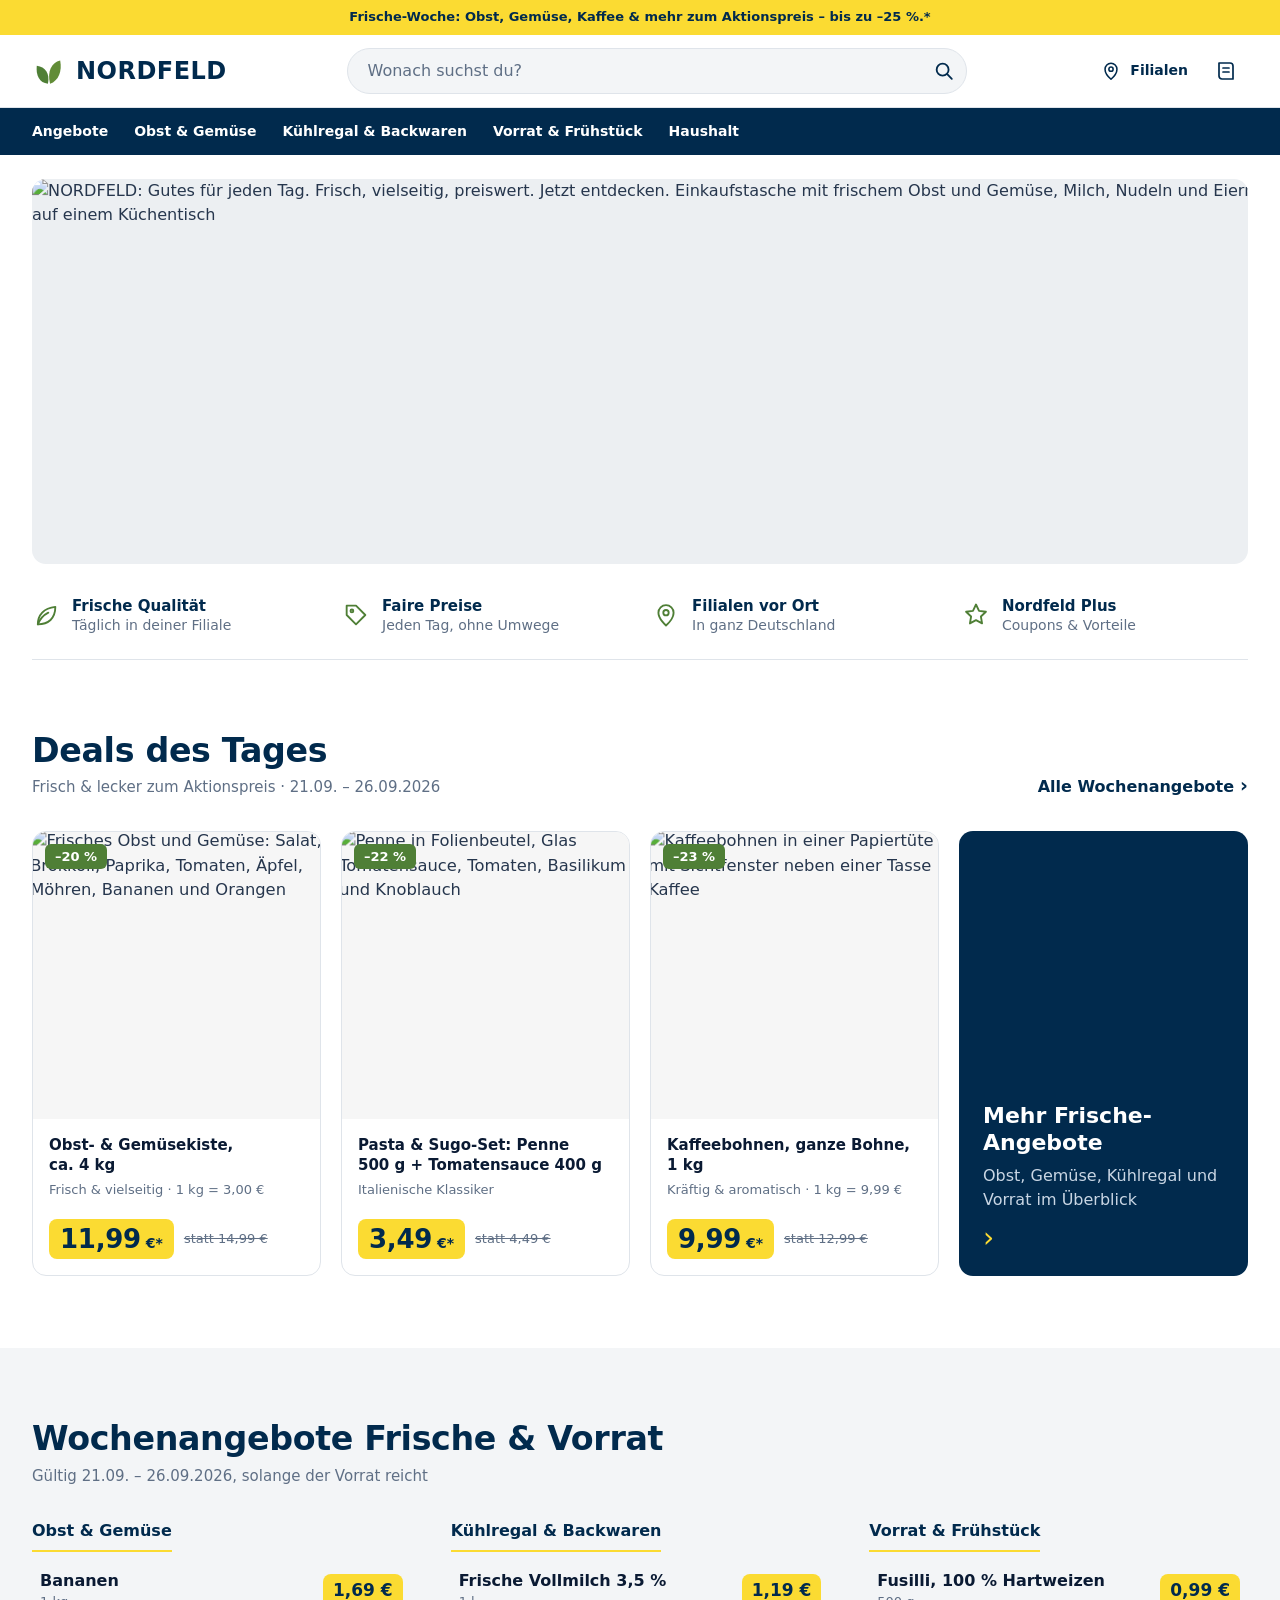
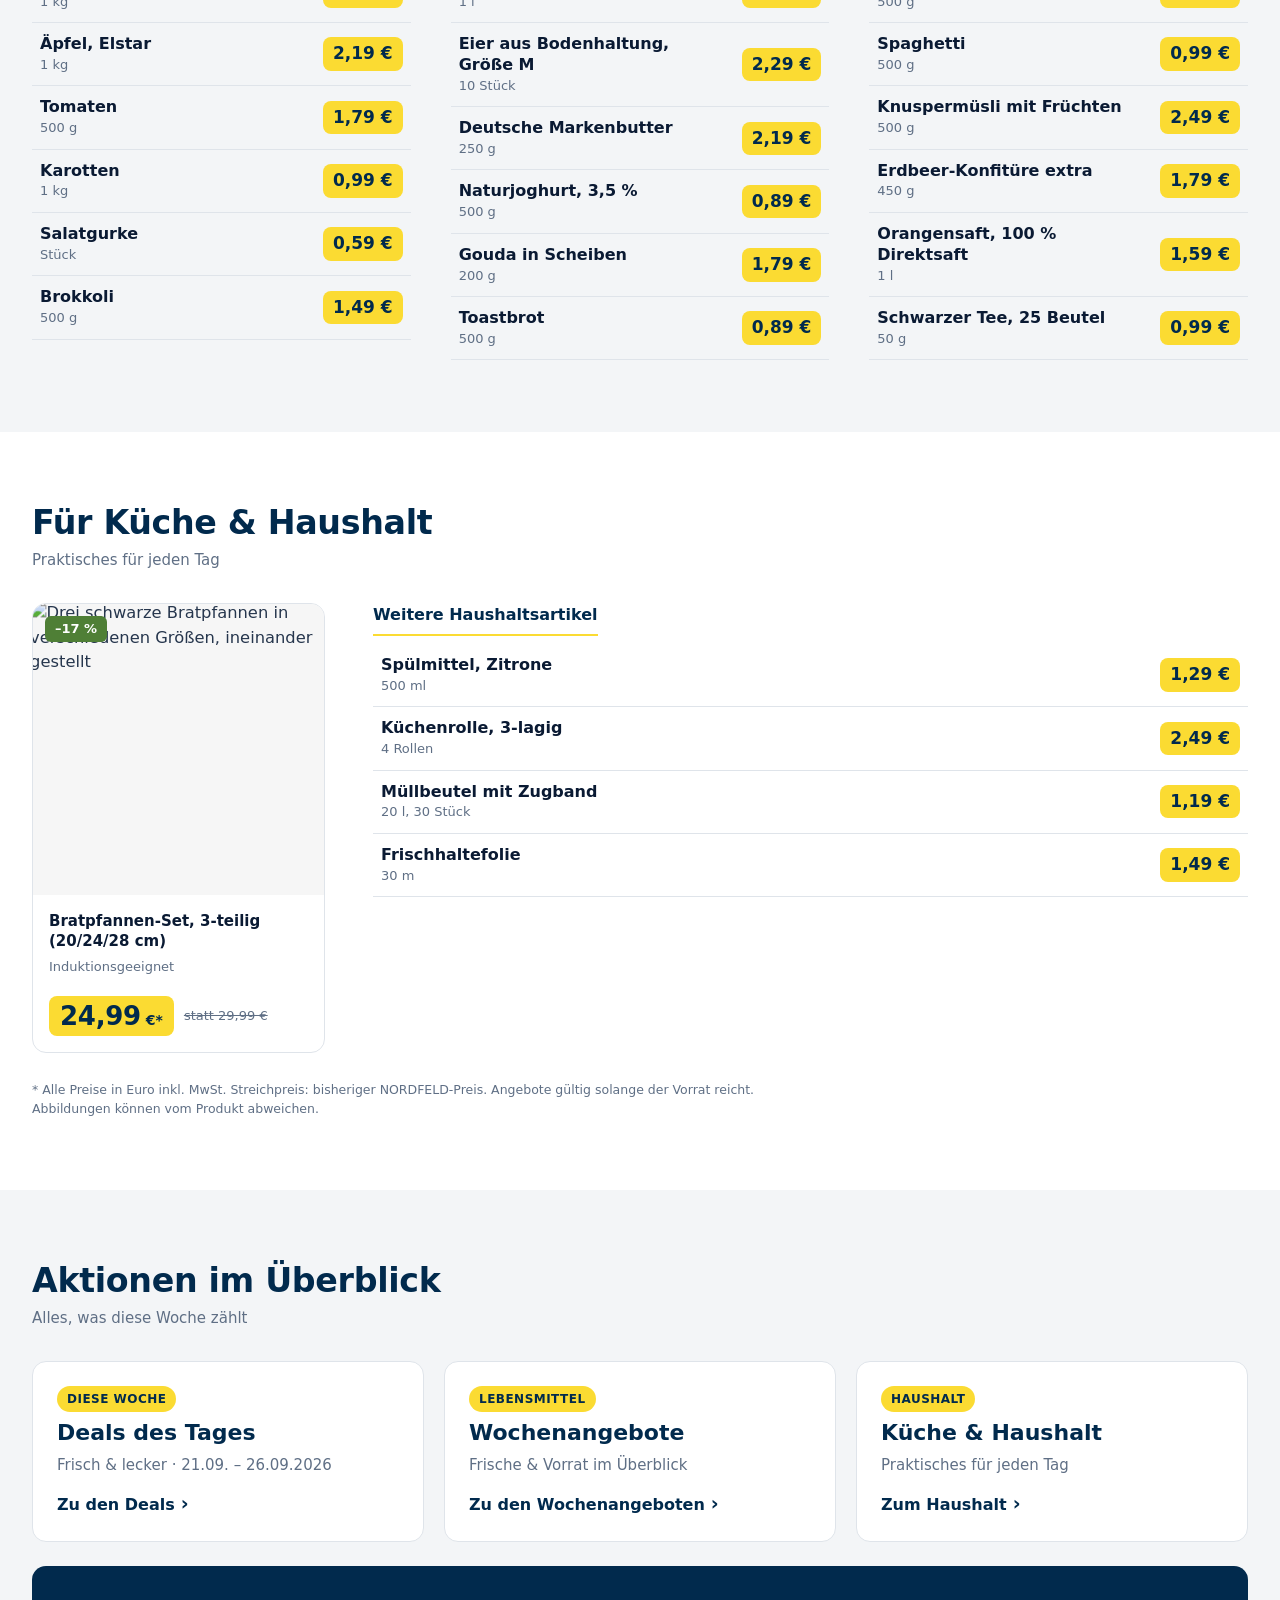
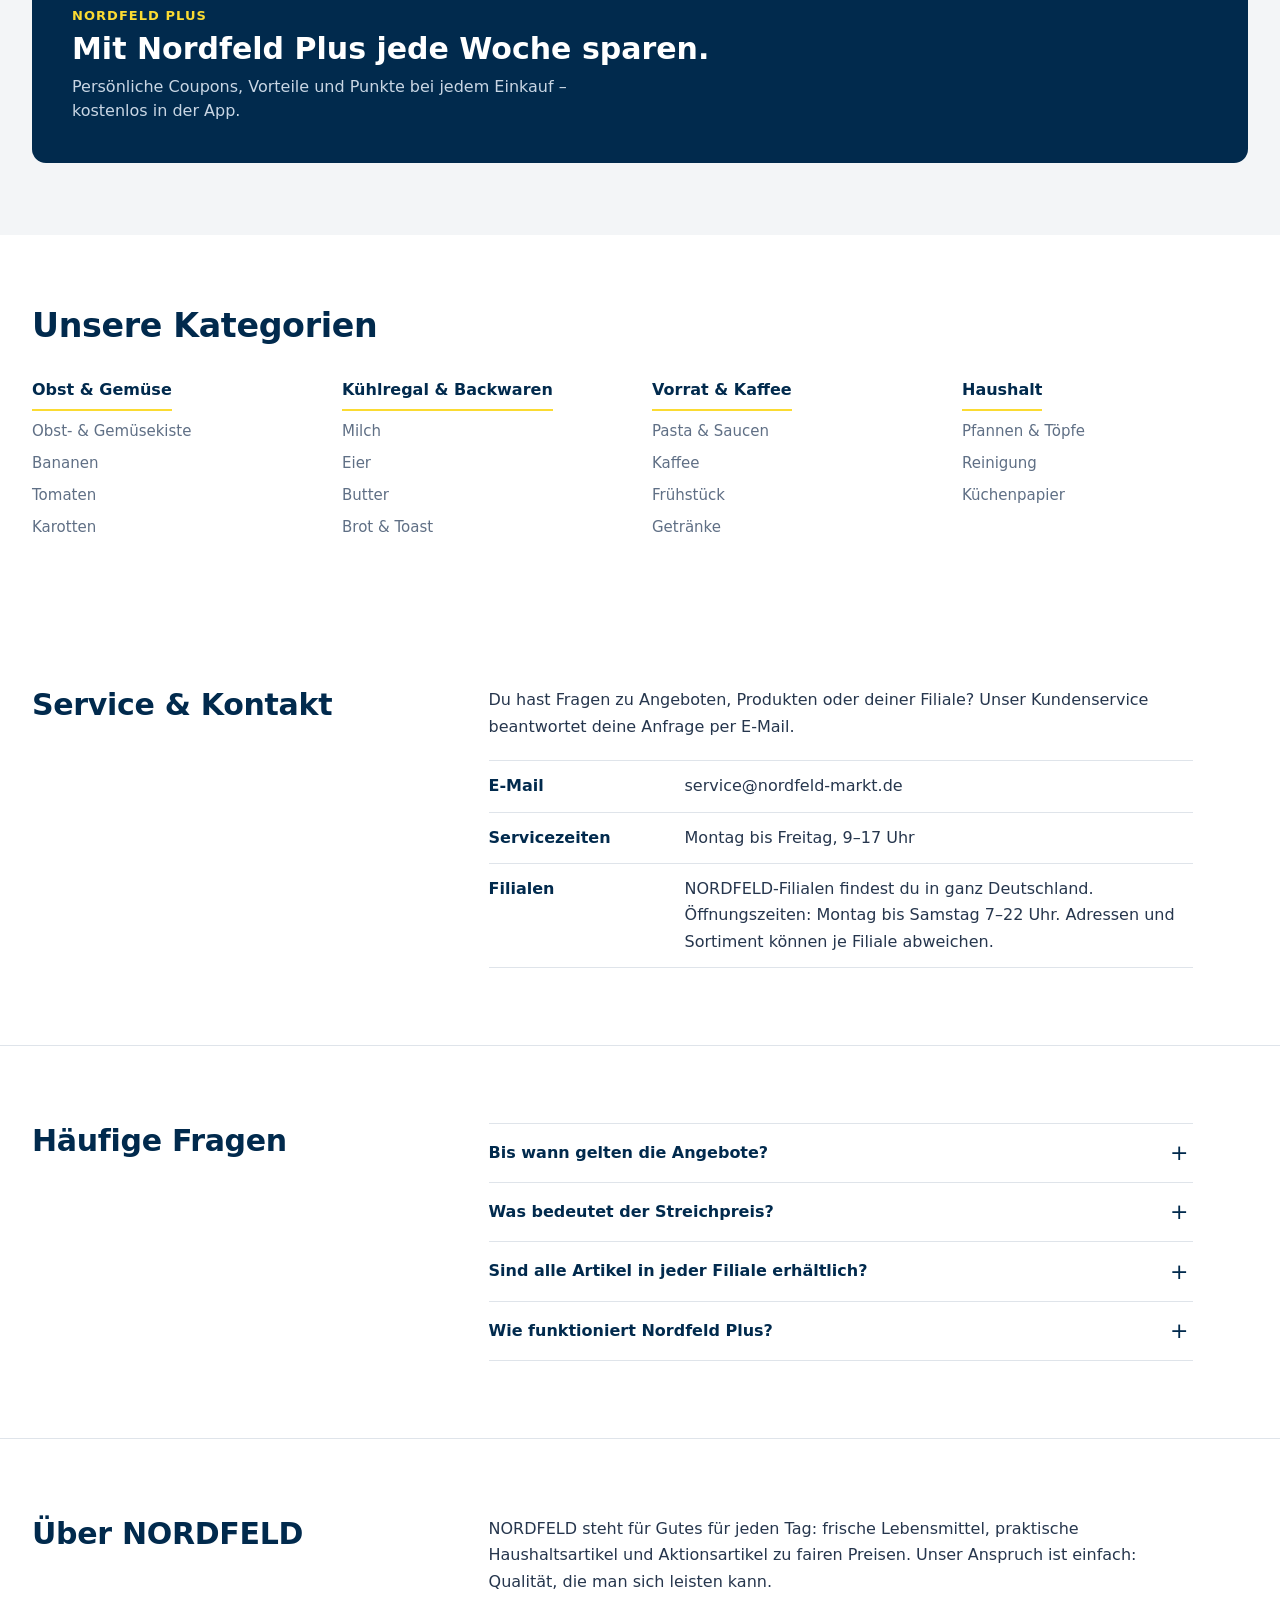
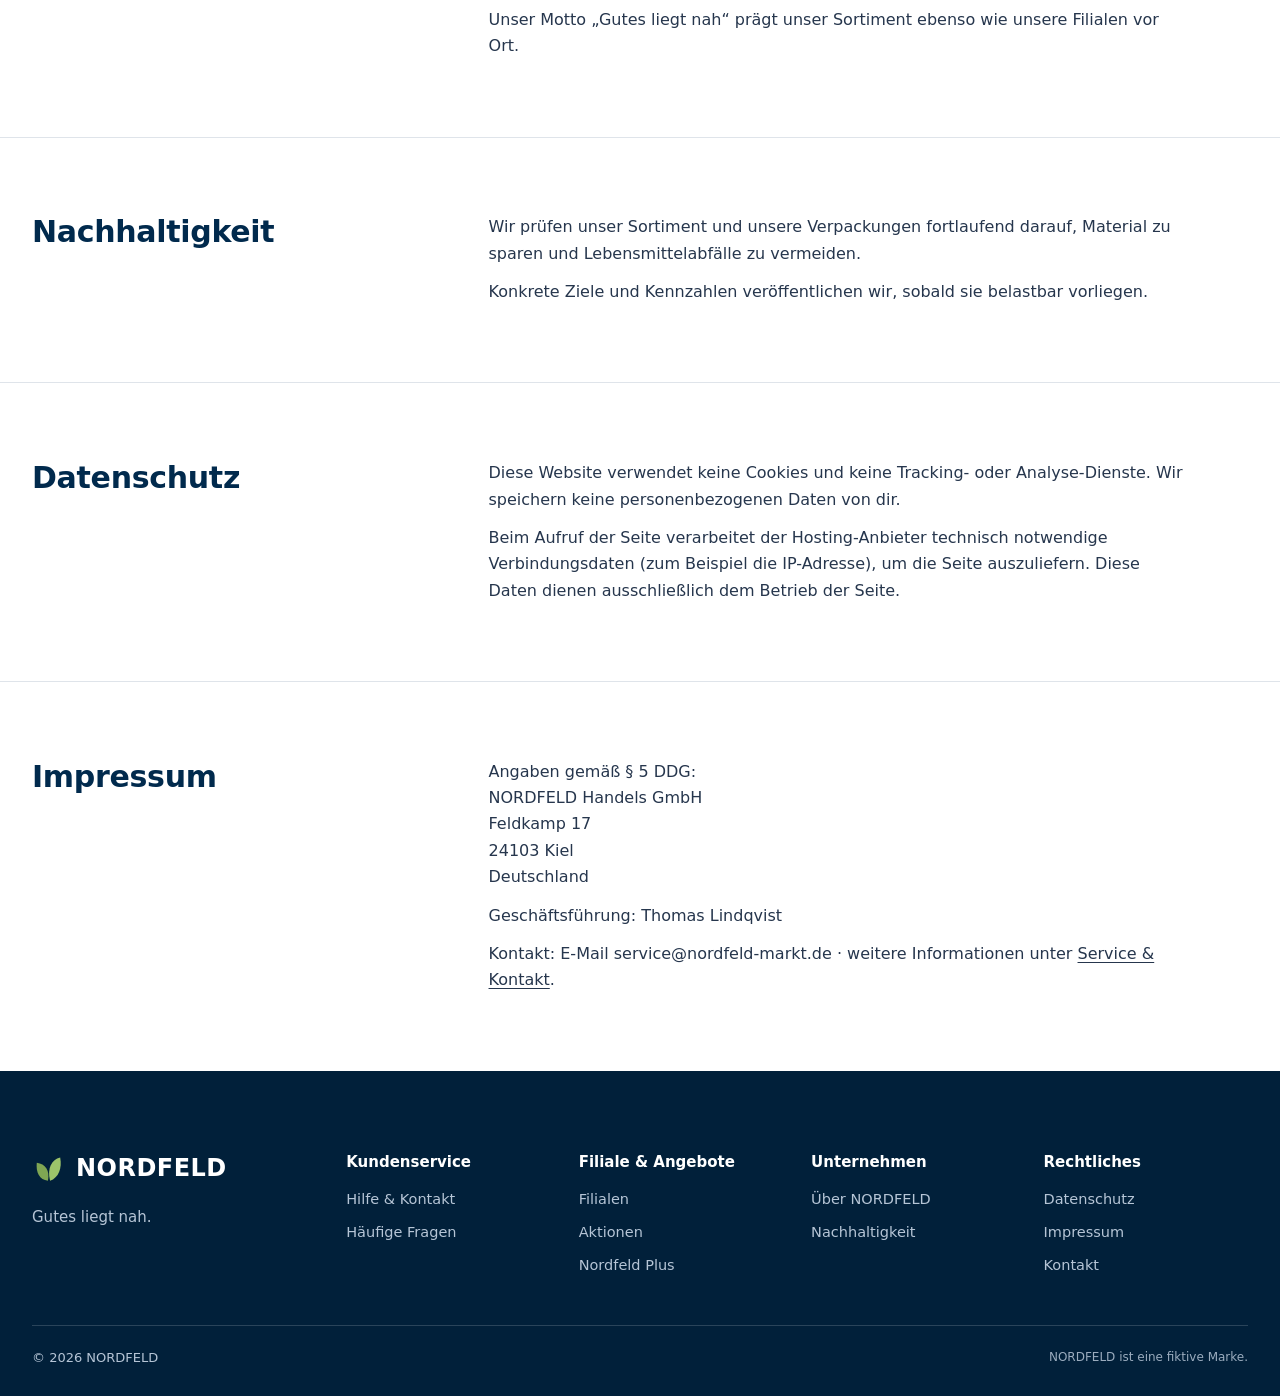
==== commit 3b77f2c0: "Label max. 32 px hoch; NORDFELD: Plus-Banner ohne Button, Filialen allgemein - experimental-image.js" ====
--- a/ki-labels/nordfeld-site/index.html
+++ b/ki-labels/nordfeld-site/index.html
@@ -49,7 +49,7 @@
       <div class="site-header__actions">
         <a class="icon-btn icon-btn--text" href="#service">
           <svg viewBox="0 0 24 24" width="22" height="22" fill="none" stroke="currentColor" stroke-width="1.700" stroke-linecap="round" stroke-linejoin="round" aria-hidden="true"><path d="M12 21s-6.500-5.700-6.500-11a6.500 6.500 0 0 1 13 0c0 5.300-6.500 11-6.500 11z"/><circle cx="12" cy="10" r="2.300"/></svg>
-          <span>Filiale wählen</span>
+          <span>Filialen</span>
         </a>
         <a class="icon-btn" href="#aktionen" aria-label="Aktionen im Überblick">
           <svg viewBox="0 0 24 24" width="24" height="24" fill="none" stroke="currentColor" stroke-width="1.700" stroke-linecap="round" stroke-linejoin="round" aria-hidden="true"><path d="M5 4h11a3 3 0 0 1 3 3v13H8a3 3 0 0 1-3-3z"/><path d="M9 9h6M9 13h6"/></svg>
@@ -97,7 +97,7 @@
           </li>
           <li>
             <svg viewBox="0 0 24 24" width="28" height="28" fill="none" stroke="currentColor" stroke-width="1.600" stroke-linecap="round" stroke-linejoin="round" aria-hidden="true"><path d="M12 21s-6.500-5.700-6.500-11a6.500 6.500 0 0 1 13 0c0 5.300-6.500 11-6.500 11z"/><circle cx="12" cy="10" r="2.300"/></svg>
-            <span><strong>Filialen vor Ort</strong>Adressen &amp; Öffnungszeiten</span>
+            <span><strong>Filialen vor Ort</strong>In ganz Deutschland</span>
           </li>
           <li>
             <svg viewBox="0 0 24 24" width="28" height="28" fill="none" stroke="currentColor" stroke-width="1.600" stroke-linecap="round" stroke-linejoin="round" aria-hidden="true"><path d="M12 3l2.600 5.400 5.900.8-4.300 4.100 1 5.900L12 16.400 6.800 19.200l1-5.900L3.500 9.200l5.900-.8z"/></svg>
@@ -410,7 +410,6 @@
             <h3 class="plus__title">Mit Nordfeld Plus jede Woche sparen.</h3>
             <p class="plus__text">Persönliche Coupons, Vorteile und Punkte bei jedem Einkauf – kostenlos in der App.</p>
           </div>
-          <a class="btn btn--yellow" href="#angebote">Mehr erfahren</a>
         </div>
       </div>
     </section>
@@ -573,7 +572,7 @@
         <nav class="footer__col" aria-labelledby="f-filiale">
           <h2 class="footer__title" id="f-filiale">Filiale &amp; Angebote</h2>
           <ul>
-            <li><a href="#service">Filialen &amp; Öffnungszeiten</a></li>
+            <li><a href="#service">Filialen</a></li>
             <li><a href="#aktionen">Aktionen</a></li>
             <li><a href="#plus">Nordfeld Plus</a></li>
           </ul>
